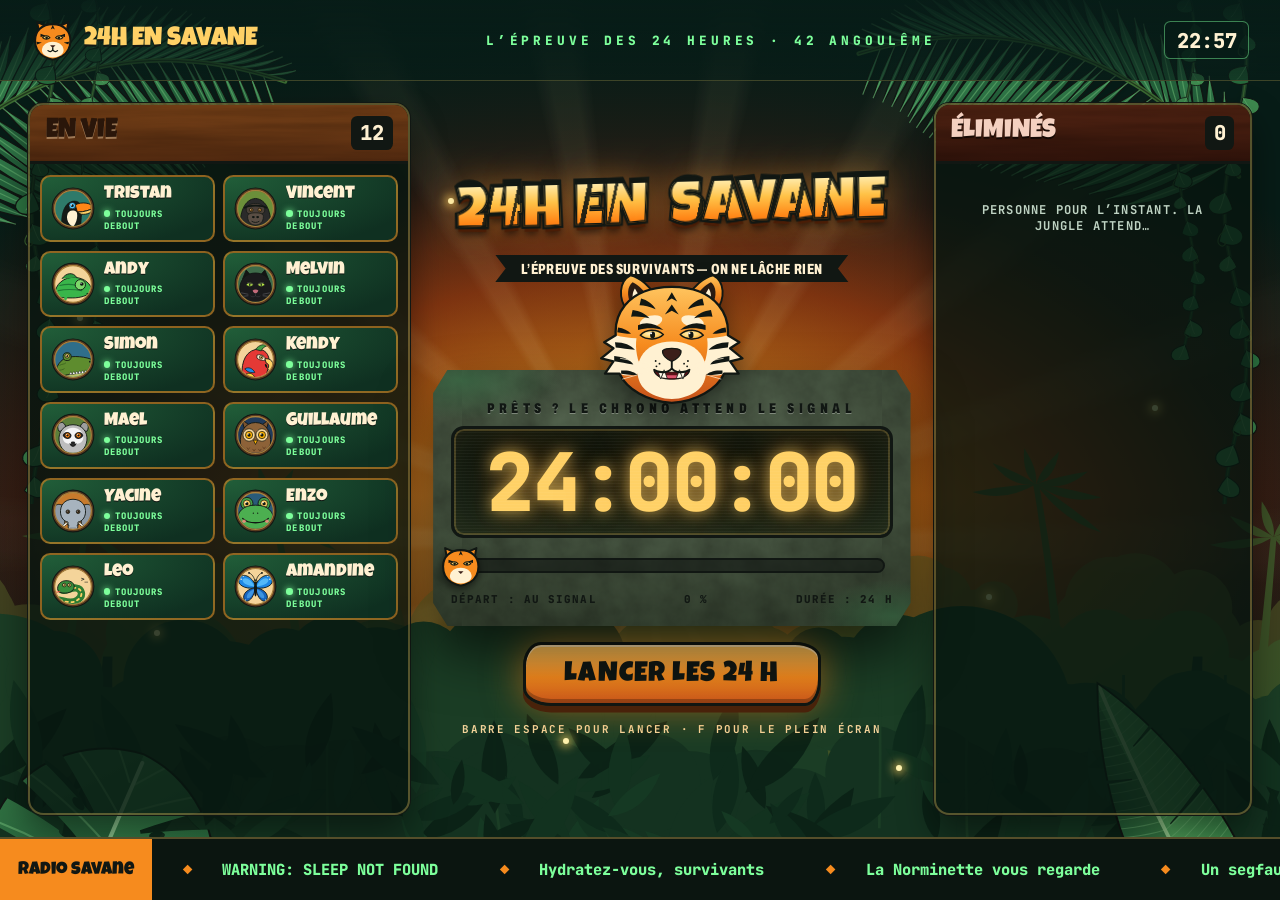
==== 24h.html @ 3bea7157 "Add files via upload" ====
<!doctype html>
<html lang="fr">
<head>
<meta charset="utf-8">
<meta name="viewport" content="width=device-width, initial-scale=1">
<title>24H EN SAVANE — L’épreuve des 24 heures · 42 Angoulême</title>
<meta name="theme-color" content="#071C17">
<link rel="icon" href="favicon.svg" type="image/svg+xml">
<link rel="preconnect" href="https://fonts.googleapis.com">
<link rel="preconnect" href="https://fonts.gstatic.com" crossorigin>
<link href="https://fonts.googleapis.com/css2?family=Archivo:wdth,wght@62..125,400..900&amp;family=JetBrains+Mono:wght@400;700;800&amp;family=Luckiest+Guy&amp;display=swap" rel="stylesheet">
<style>
:root{--night:#071C17;--forest:#103D2B;--sun:#FF8617;--tiger:#F68B1E;--gold:#FFD166;--parch:#F4D49A;--ink:#111713;--term:#7DFF9B;--cream:#FFF1D2;--red:#FF6B5A;--u:min(1vw,1.7778vh);
--fd:'Luckiest Guy','Arial Black',Impact,sans-serif;--fb:'Archivo','Helvetica Neue',Arial,sans-serif;--fm:'JetBrains Mono',ui-monospace,Menlo,Consolas,monospace}
*,*::before,*::after{box-sizing:border-box}
[hidden]{display:none!important}
html,body{margin:0;height:100%;background:#071C17;color:var(--cream);font-family:var(--fb);overflow:hidden;-webkit-font-smoothing:antialiased}
button{font:inherit;color:inherit;cursor:pointer}
:focus-visible{outline:3px solid var(--gold);outline-offset:3px}
.app{position:fixed;inset:0;overflow:hidden;isolation:isolate}
.app.hide-cursor,.app.hide-cursor *{cursor:none!important}
.k15{stroke:#111713;stroke-width:1.5px;stroke-linejoin:round}
.k2{stroke:#111713;stroke-width:2px;stroke-linejoin:round;stroke-linecap:round}
.k3{stroke:#111713;stroke-width:3px;stroke-linejoin:round;stroke-linecap:round}
.k4{stroke:#111713;stroke-width:4px;stroke-linejoin:round;stroke-linecap:round}
.k5{stroke:#111713;stroke-width:5px;stroke-linejoin:round;stroke-linecap:round}
.k6{stroke:#111713;stroke-width:6px;stroke-linejoin:round;stroke-linecap:round}
.wh{stroke-width:2.2px;stroke-linecap:round;opacity:.85}

/* ---------- décor ---------- */
.bg-sky{position:absolute;inset:0;z-index:-6;background:radial-gradient(70% 62% at 50% 60%,#FFE3A0 0%,#FFB547 14%,#FF8617 30%,#C2410C 48%,#4A1E12 68%,#071C17 92%)}
.bg-sky::after{content:"";position:absolute;inset:0;background:linear-gradient(180deg,rgba(7,28,23,.92) 0%,rgba(7,28,23,.4) 28%,rgba(7,28,23,.25) 55%,rgba(7,28,23,.9) 100%)}
.bg-rays{position:absolute;left:50%;top:60%;width:260vmax;height:260vmax;margin:-130vmax 0 0 -130vmax;z-index:-5;pointer-events:none;mix-blend-mode:screen;background:repeating-conic-gradient(from 0deg,rgba(255,236,170,0) 0deg 7deg,rgba(255,236,170,.13) 9deg 12deg,rgba(255,236,170,0) 14deg 20deg);-webkit-mask:radial-gradient(circle,#000 0,rgba(0,0,0,.5) 14%,transparent 34%);mask:radial-gradient(circle,#000 0,rgba(0,0,0,.5) 14%,transparent 34%);animation:spin 140s linear infinite}
.bg-far{position:absolute;left:-5%;width:110%;bottom:10vh;z-index:-4;opacity:.85}
.bg-mid{position:absolute;left:-8%;width:116%;bottom:-8vh;z-index:-3}
.bush{position:absolute;left:-4%;width:108%;bottom:-4vh;z-index:-2;opacity:.95}
.dec{position:absolute;z-index:-1;pointer-events:none}
.dec img{width:100%;height:auto;transform-origin:30% 90%;animation:sway 8s ease-in-out infinite}
.d1{left:calc(var(--u)*-9);top:-4vh;width:calc(var(--u)*30)}.d1 img{rotate:10deg}
.d2{right:calc(var(--u)*-10);top:-6vh;width:calc(var(--u)*30)}.d2 img{rotate:172deg;scale:1 -1;animation-delay:-3s}
.d3{left:calc(var(--u)*-6);bottom:-12vh;width:calc(var(--u)*20)}.d3 img{rotate:22deg;animation-delay:-1s}
.d4{right:calc(var(--u)*-5);bottom:-16vh;width:calc(var(--u)*13)}.d4 img{rotate:-28deg;animation-delay:-4s}
.vn{position:absolute;top:-2vh;width:calc(var(--u)*4.2);height:58vh;object-fit:cover;object-position:top;z-index:-1;transform-origin:top center;animation:sway 7s ease-in-out infinite;pointer-events:none}
.vn1{left:calc(var(--u)*1.2)}.vn2{left:calc(var(--u)*5);height:38vh;animation-delay:-2s}.vn3{right:calc(var(--u)*1.4);animation-delay:-3s}.vn4{right:calc(var(--u)*5.2);height:42vh;animation-delay:-1s}
.ffs{position:absolute;inset:0;z-index:-1;pointer-events:none}
.ff{position:absolute;width:6px;height:6px;border-radius:50%;background:#FFF3B0;box-shadow:0 0 10px 3px rgba(255,214,102,.75);animation:ffMove 11s ease-in-out infinite,ffBlink 3s ease-in-out infinite}
.ff:nth-child(1){left:12%;top:70%}.ff:nth-child(2){left:28%;top:40%;animation-delay:-3s,-1s}.ff:nth-child(3){left:44%;top:82%;animation-delay:-6s,-2s}.ff:nth-child(4){left:61%;top:30%;animation-delay:-2s,-.5s}.ff:nth-child(5){left:77%;top:66%;animation-delay:-8s,-1.5s}.ff:nth-child(6){left:90%;top:45%;animation-delay:-5s,-2.4s}.ff:nth-child(7){left:35%;top:22%;animation-delay:-7s,-.8s}.ff:nth-child(8){left:70%;top:85%;animation-delay:-4s,-2s}.ff:nth-child(9){left:6%;top:35%;animation-delay:-9s,-1.2s}.ff:nth-child(10){left:52%;top:55%;animation-delay:-1s,-2.7s}

/* ---------- en-tête ---------- */
.top{position:absolute;left:0;right:0;top:0;height:9vh;z-index:6;display:flex;align-items:center;gap:calc(var(--u)*2);padding:0 calc(var(--u)*2.4);background:linear-gradient(180deg,rgba(7,28,23,.95),rgba(7,28,23,.6));border-bottom:1px solid rgba(255,209,102,.22)}
.brand{display:flex;align-items:center;gap:calc(var(--u)*.8)}
.brand svg{width:calc(var(--u)*3.4);height:calc(var(--u)*3.4)}
.brand-t{font-family:var(--fd);font-size:calc(var(--u)*2);color:var(--gold);text-shadow:0 calc(var(--u)*.14) 0 #111713;white-space:nowrap}
.top-mid{flex:1;text-align:center;font-family:var(--fm);font-weight:800;font-size:calc(var(--u)*1);letter-spacing:.3em;color:var(--term);text-transform:uppercase}
.clock{font-family:var(--fm);font-weight:800;font-size:calc(var(--u)*1.6);color:var(--cream);padding:calc(var(--u)*.35) calc(var(--u)*.9);border:1px solid rgba(125,255,155,.45);border-radius:calc(var(--u)*.5);background:rgba(7,28,23,.6)}

/* ---------- grille ---------- */
.grid{position:absolute;left:0;right:0;top:9vh;bottom:7vh;z-index:4;display:grid;grid-template-columns:minmax(0,1.2fr) minmax(0,1.5fr) minmax(0,1fr);gap:calc(var(--u)*1.8);padding:2.4vh calc(var(--u)*2.2)}
.col{min-height:0;display:flex;flex-direction:column}
.panel{flex:1;min-height:0;display:flex;flex-direction:column;border-radius:calc(var(--u)*1.2);overflow:hidden;background:rgba(7,22,16,.8);border:2px solid rgba(255,209,102,.32);box-shadow:0 0 0 1px #111713,0 2vh 4vh rgba(0,0,0,.45)}
.panel-h{display:flex;align-items:center;justify-content:space-between;gap:calc(var(--u)*1);padding:1.3vh calc(var(--u)*1.2);border-bottom:3px solid #111713;background:url(wood.svg) center/600px,linear-gradient(180deg,#9A6A35,#6B4423);background-blend-mode:multiply,normal}
.panel-h h2{margin:0;font-family:var(--fd);font-weight:400;font-size:calc(var(--u)*2);line-height:1;color:#2A160A;text-transform:uppercase;text-shadow:0 calc(var(--u)*.12) 0 rgba(255,225,180,.42),0 calc(var(--u)*-.06) 0 rgba(0,0,0,.55)}
.cnt{font-family:var(--fm);font-weight:800;font-size:calc(var(--u)*1.6);color:var(--cream);background:#111713;border-radius:calc(var(--u)*.5);padding:calc(var(--u)*.25) calc(var(--u)*.7)}
.dead-h{background:url(wood.svg) center/600px,linear-gradient(180deg,#6A3A2A,#3E1E16)}
.dead-h h2{color:#F4D0C0;text-shadow:0 calc(var(--u)*.12) 0 rgba(0,0,0,.6)}
.list{flex:1;min-height:0;overflow:auto;margin:0;padding:1.2vh calc(var(--u)*.8);list-style:none;display:grid;grid-template-columns:repeat(2,minmax(0,1fr));gap:1vh calc(var(--u)*.6);align-content:start;scrollbar-width:thin;scrollbar-color:rgba(255,209,102,.4) transparent}
.list-dead{grid-template-columns:minmax(0,1fr)}
.empty{grid-column:1/-1;padding:3vh calc(var(--u)*1);text-align:center;font-family:var(--fm);font-weight:700;font-size:calc(var(--u)*.95);letter-spacing:.1em;color:#BFD3C3;text-transform:uppercase}
.pli{position:relative}
.p{position:relative;display:flex;align-items:center;gap:calc(var(--u)*.7);width:100%;margin:0;padding:.9vh calc(var(--u)*.7);border-radius:calc(var(--u)*.8);border:2px solid rgba(246,139,30,.55);background:radial-gradient(120% 120% at 0% 0%,#215E39,#0F3021);text-align:left;transition:transform .2s,border-color .2s,box-shadow .2s}
.p:hover{transform:translateY(-2px);border-color:var(--tiger);box-shadow:0 0 calc(var(--u)*1.4) rgba(246,139,30,.45)}
.p img{width:calc(var(--u)*3.4);height:calc(var(--u)*3.4);flex:none;border-radius:50%}
.p .tx{min-width:0}
.p .nm{display:block;font-family:var(--fd);font-size:calc(var(--u)*1.4);line-height:1.05;color:var(--cream);text-shadow:0 calc(var(--u)*.1) 0 #111713;white-space:nowrap;overflow:hidden;text-overflow:ellipsis}
.p .st{display:block;margin-top:.4vh;font-family:var(--fm);font-weight:800;font-size:calc(var(--u)*.7);letter-spacing:.12em;color:var(--term);text-transform:uppercase}
.p .st i{display:inline-block;width:calc(var(--u)*.5);height:calc(var(--u)*.5);margin-right:calc(var(--u)*.35);border-radius:50%;background:var(--term);box-shadow:0 0 calc(var(--u)*.6) var(--term);animation:pulse 1.6s ease-in-out infinite}
.p-add{justify-content:center;border-style:dashed;background:rgba(17,23,19,.5);font-family:var(--fm);font-weight:800;font-size:calc(var(--u)*.95);letter-spacing:.08em;color:var(--parch);text-transform:uppercase;min-height:calc(var(--u)*5.6)}
.rm{position:absolute;right:calc(var(--u)*-.4);top:-.6vh;width:28px;height:28px;display:grid;place-items:center;padding:0;border-radius:50%;border:2px solid #111713;background:#FF6B5A;color:#111713;font-weight:900;font-size:16px;line-height:1}
.app:not(.idle) .rm{display:none}
.rm,.p-add{transition:opacity .4s}
.app.hide-ui .rm,.app.hide-ui .p-add{opacity:0;pointer-events:none}
.pnew{animation:pIn .6s cubic-bezier(.2,1.4,.4,1)}
.d{display:grid;grid-template-columns:auto minmax(0,1fr) auto;align-items:center;gap:calc(var(--u)*.8);padding:.9vh calc(var(--u)*.9);border-radius:calc(var(--u)*.8);background:rgba(48,12,10,.6);border:1px solid rgba(255,107,90,.4)}
.d.dnew{animation:dIn .8s cubic-bezier(.2,1.2,.3,1)}
.d img{width:calc(var(--u)*2.8);height:calc(var(--u)*2.8);border-radius:50%;filter:grayscale(1) brightness(.65)}
.d .nm{display:block;font-family:var(--fd);font-size:calc(var(--u)*1.35);line-height:1.05;color:#E8D5C0;text-decoration:line-through;text-decoration-color:var(--red);text-decoration-thickness:calc(var(--u)*.16);white-space:nowrap;overflow:hidden;text-overflow:ellipsis}
.d .why{display:block;margin-top:.35vh;font-size:calc(var(--u)*.9);font-weight:700;color:#FFB3A8}
.d .at{font-family:var(--fm);font-weight:800;font-size:calc(var(--u)*.95);color:var(--parch);text-align:right;white-space:nowrap}
.d .at small{display:block;font-size:calc(var(--u)*.65);letter-spacing:.14em;color:#BFA89A}
.undo{margin-left:calc(var(--u)*.4);width:30px;height:30px;padding:0;border-radius:8px;border:1px solid rgba(244,212,154,.4);background:transparent;color:var(--parch);font-size:15px;opacity:.55}
.undo:hover{opacity:1}
.app.hide-ui .undo{opacity:0}

/* ---------- centre ---------- */
.center{display:flex;flex-direction:column;align-items:center;justify-content:center;gap:1.8vh;text-align:center;min-height:0}
.title{position:relative;margin:0;font-family:var(--fd);font-weight:400;font-size:calc(var(--u)*4.8);line-height:.92;text-transform:uppercase;letter-spacing:.015em;display:flex;flex-wrap:wrap;justify-content:center;column-gap:.26em;transform:rotate(-1.5deg)}
.title>span{position:relative;display:inline-block;white-space:nowrap;padding:0 .05em;color:#111713;-webkit-text-stroke:.1em #111713;text-shadow:0 .05em 0 #111713,0 .1em 0 #4A1D06,0 .15em .12em rgba(0,0,0,.55),0 0 .6em rgba(255,170,60,.55)}
.title>span::after{content:attr(data-text);position:absolute;inset:0;padding:0 .05em;white-space:nowrap;text-shadow:none;background:repeating-linear-gradient(103deg,transparent 0 .58em,rgba(17,23,19,.92) .58em .66em,transparent .66em 1.02em,rgba(17,23,19,.85) 1.02em 1.07em,transparent 1.07em 1.55em),linear-gradient(180deg,#FFE9A6 0%,#FFC247 30%,#FF8617 64%,#C9480C 100%);-webkit-background-clip:text;background-clip:text;color:transparent;-webkit-text-fill-color:transparent;-webkit-text-stroke:.022em #111713}
.ribbon{margin:0;padding:.7vh calc(var(--u)*2) .6vh;font-family:var(--fb);font-stretch:68%;font-weight:800;font-size:calc(var(--u)*1.15);letter-spacing:.04em;text-transform:uppercase;color:var(--cream);background:#111713;white-space:nowrap;clip-path:polygon(0 0,100% 0,97% 50%,100% 100%,0 100%,3% 50%)}
.stage{position:relative;width:100%;margin-top:calc(var(--u)*5.6)}
.c-tiger{position:absolute;left:50%;top:calc(var(--u)*-8.6);width:calc(var(--u)*12);margin-left:calc(var(--u)*-6);z-index:2;filter:drop-shadow(0 calc(var(--u)*1) calc(var(--u)*1) rgba(0,0,0,.45))}
.slab-w{position:relative;z-index:1;filter:drop-shadow(0 3vh 3vh rgba(0,0,0,.6))}
.slab{position:relative;padding:3.4vh calc(var(--u)*1.4) 2.2vh;clip-path:polygon(3% 0,97% 0,100% 9%,100% 91%,97% 100%,3% 100%,0 91%,0 9%);background:url(stone.svg) center/420px,radial-gradient(90% 70% at 50% 30%,#A3B09C,#76846F 70%,#5E6B58);background-blend-mode:multiply,normal}
.slab::after{content:"";position:absolute;inset:0;pointer-events:none;background:radial-gradient(30% 22% at 6% 4%,rgba(57,120,75,.55),transparent 70%),radial-gradient(24% 20% at 96% 96%,rgba(57,120,75,.5),transparent 70%)}
.t-lab{position:relative;z-index:1;font-family:var(--fb);font-stretch:68%;font-weight:900;font-size:calc(var(--u)*1.1);letter-spacing:.32em;color:#111713;text-transform:uppercase;text-shadow:0 1px 0 rgba(255,255,255,.3)}
.screen{position:relative;z-index:1;margin-top:1.2vh;padding:1.4vh calc(var(--u)*.8);border-radius:calc(var(--u)*1);background:linear-gradient(180deg,#050D09,#0D1C14);border:3px solid #111713;box-shadow:inset 0 0 0 2px rgba(255,209,102,.2),inset 0 0 calc(var(--u)*3) rgba(255,209,102,.14);overflow:hidden}
.screen::after{content:"";position:absolute;inset:0;pointer-events:none;background:repeating-linear-gradient(180deg,rgba(255,255,255,.035) 0 1px,transparent 1px 3px)}
.timer{font-family:var(--fm);font-weight:800;font-size:calc(var(--u)*6.3);line-height:1;letter-spacing:-.02em;color:#FFD166;text-shadow:0 0 calc(var(--u)*1.2) rgba(255,209,102,.7),0 0 calc(var(--u)*3) rgba(255,134,23,.5);font-variant-numeric:tabular-nums;white-space:nowrap}
.timer .sep{display:inline-block;animation:colon 1s steps(1) infinite}
.app.idle .timer .sep,.app.paused .timer .sep{animation:none}
.app.urgent .timer{color:#FF9A6A;text-shadow:0 0 calc(var(--u)*1.2) rgba(255,107,90,.8),0 0 calc(var(--u)*3) rgba(255,60,30,.5);animation:urg 1s ease-in-out infinite}
.app.paused .timer{opacity:.45}
.ptag{position:absolute;left:50%;top:50%;z-index:2;transform:translate(-50%,-50%) rotate(-6deg);padding:.6vh calc(var(--u)*1.4);border:3px solid #111713;border-radius:calc(var(--u)*.6);background:var(--gold);color:#111713;font-family:var(--fd);font-size:calc(var(--u)*2.6);box-shadow:0 calc(var(--u)*.4) 0 #111713;animation:blink 1.2s steps(1) infinite}
.bar{position:relative;z-index:1;margin:2.2vh calc(var(--u)*.6) 0;height:1.6vh;border-radius:1vh;background:rgba(17,23,19,.6);border:2px solid #111713}
.bar-fill{position:absolute;left:0;top:0;bottom:0;width:0;border-radius:1vh;background:repeating-linear-gradient(110deg,#F68B1E 0 calc(var(--u)*1.2),#111713 calc(var(--u)*1.2) calc(var(--u)*1.6));box-shadow:0 0 calc(var(--u)*1) rgba(246,139,30,.6);transition:width .4s linear}
.bar-tg{position:absolute;top:50%;left:0;width:calc(var(--u)*3.4);height:calc(var(--u)*3.4);margin:calc(var(--u)*-1.7) 0 0 calc(var(--u)*-1.7);transition:left .4s linear;filter:drop-shadow(0 calc(var(--u)*.3) calc(var(--u)*.3) rgba(0,0,0,.5))}
.t-foot{position:relative;z-index:1;display:flex;justify-content:space-between;gap:calc(var(--u)*1);margin-top:2.2vh;font-family:var(--fm);font-weight:800;font-size:calc(var(--u)*.85);letter-spacing:.1em;color:#111713;text-transform:uppercase}
.stats{display:flex;justify-content:center;gap:calc(var(--u)*1.2)}
.stat{min-width:calc(var(--u)*9.5);padding:1vh calc(var(--u)*1.2);border-radius:calc(var(--u)*.8);background:rgba(7,22,16,.85);border:1px solid rgba(125,255,155,.4)}
.stat b{display:block;font-family:var(--fd);font-weight:400;font-size:calc(var(--u)*2.3);white-space:nowrap;line-height:1;color:var(--cream)}
.stat span{font-family:var(--fm);font-weight:800;font-size:calc(var(--u)*.72);letter-spacing:.16em;color:var(--term);text-transform:uppercase}
.go{position:relative;display:inline-flex;align-items:center;justify-content:center;gap:calc(var(--u)*1);min-height:58px;padding:1.8vh calc(var(--u)*3) 1.5vh;border:3px solid #111713;border-radius:18px 26px 16px 28px/24px 16px 26px 18px;background:linear-gradient(180deg,#FFC65C 0%,#F68B1E 55%,#C9561A 100%);color:#111713;font-family:var(--fd);font-size:calc(var(--u)*2.2);letter-spacing:.04em;text-transform:uppercase;box-shadow:inset 0 2px 0 rgba(255,255,255,.5),inset 0 -4px 0 rgba(0,0,0,.25),0 calc(var(--u)*.5) 0 #4A230B,0 0 calc(var(--u)*3) rgba(255,134,23,.6);animation:goPulse 2s ease-in-out infinite}
.go:hover{filter:brightness(1.08)}
.go-hint{margin:0;font-family:var(--fm);font-weight:700;font-size:calc(var(--u)*.85);letter-spacing:.16em;color:var(--parch);text-transform:uppercase}
.app:not(.idle) .idle-only{display:none!important}
.app.idle .run-only{display:none!important}

/* ---------- bandeau défilant ---------- */
.ticker{position:absolute;left:0;right:0;bottom:0;height:7vh;z-index:6;display:flex;align-items:center;overflow:hidden;background:#0B1510;border-top:2px solid rgba(255,209,102,.3)}
.tk-lab{flex:none;height:100%;display:flex;align-items:center;padding:0 calc(var(--u)*1.4);background:#F68B1E;color:#111713;font-family:var(--fd);font-size:calc(var(--u)*1.4);white-space:nowrap}
.tk-win{flex:1;overflow:hidden}
.tk-track{display:flex;width:max-content;animation:tick 70s linear infinite}
.tk-track span{padding:0 calc(var(--u)*2.4);font-family:var(--fm);font-weight:800;font-size:calc(var(--u)*1.2);color:#7DFF9B;white-space:nowrap}
.tk-track span::before{content:"◆";margin-right:calc(var(--u)*2.4);color:#F68B1E}

/* ---------- contrôles organisateur ---------- */
.ctrl{position:absolute;right:calc(var(--u)*1.4);bottom:8.4vh;z-index:70;display:flex;flex-wrap:wrap;justify-content:flex-end;gap:8px;max-width:calc(var(--u)*70);padding:10px;border-radius:14px;background:rgba(5,14,11,.92);border:1px solid rgba(255,209,102,.38);box-shadow:0 10px 30px rgba(0,0,0,.5);transition:opacity .4s,transform .4s}
.app.hide-ui .ctrl{opacity:0;transform:translateY(12px);pointer-events:none}
.cb{display:inline-flex;align-items:center;gap:6px;min-height:44px;padding:8px 14px;border-radius:10px;border:1px solid rgba(255,209,102,.42);background:rgba(17,23,19,.75);font-family:var(--fm);font-weight:800;font-size:13px;letter-spacing:.05em;color:var(--cream);text-transform:uppercase}
.cb:hover{background:rgba(255,209,102,.16)}
.cb[aria-pressed="true"]{border-color:var(--term);color:var(--term)}
.cb.danger{border-color:rgba(255,107,90,.65);color:#FFB3A8}

/* ---------- overlays ---------- */
.ov{position:absolute;inset:0;z-index:40;display:flex;flex-direction:column;align-items:center;justify-content:center;text-align:center}
.ov-count{z-index:50;background:radial-gradient(circle,rgba(7,28,23,.6),rgba(3,10,8,.94) 70%)}
.cnum{font-family:var(--fd);font-size:44vh;line-height:1;color:var(--cream);-webkit-text-stroke:.05em #111713;paint-order:stroke fill;text-shadow:0 .06em 0 #111713,0 0 .3em rgba(255,209,102,.6);animation:cIn .9s cubic-bezier(.2,1.6,.3,1) both}
.cnum.c2{color:var(--gold)}.cnum.c1{color:var(--tiger)}
.cnum.cgo{font-size:23vh;color:var(--gold);animation:goIn 1.3s cubic-bezier(.2,1.5,.3,1) both}
.ov-final{z-index:35;pointer-events:none}
.fnum{font-family:var(--fd);font-size:56vh;line-height:1;color:rgba(255,154,106,.92);-webkit-text-stroke:.04em #111713;paint-order:stroke fill;text-shadow:0 .05em 0 #111713,0 0 .4em rgba(255,80,40,.7);animation:fIn .95s ease-out both}
.ov-msg{z-index:38;pointer-events:none;inset:auto 0 auto 0;top:36vh;padding:4vh 0}
.ov-msg.show{animation:mIn 4s ease both}
.ov-msg.red{background:linear-gradient(90deg,transparent,rgba(70,10,8,.9) 18%,rgba(70,10,8,.9) 82%,transparent)}
.ov-msg.gold{background:linear-gradient(90deg,transparent,rgba(17,23,19,.9) 18%,rgba(17,23,19,.9) 82%,transparent)}
.m-big{font-family:var(--fd);font-size:calc(var(--u)*6);line-height:1;color:var(--cream);text-shadow:0 calc(var(--u)*.4) 0 #111713,0 0 calc(var(--u)*2) rgba(255,107,90,.5)}
.ov-msg.gold .m-big{color:var(--gold);text-shadow:0 calc(var(--u)*.4) 0 #111713,0 0 calc(var(--u)*2) rgba(255,209,102,.6)}
.m-small{margin-top:1.4vh;font-family:var(--fm);font-weight:800;font-size:calc(var(--u)*1.6);letter-spacing:.2em;color:#FFB3A8;text-transform:uppercase}
.ov-msg.gold .m-small{color:var(--term)}
.skull{width:calc(var(--u)*5);height:calc(var(--u)*5);margin-bottom:1vh}
.pk-back{position:absolute;inset:0;z-index:80;width:100%;height:100%;margin:0;padding:0;border:0;background:rgba(3,10,8,.78)}
.pk{position:absolute;z-index:81;left:50%;top:50%;width:min(680px,calc(var(--u)*92));transform:translate(-50%,-50%);padding:28px 28px 24px;border-radius:22px;background:radial-gradient(120% 80% at 30% 0%,#215E39,#0B2419 70%);border:3px solid #F68B1E;box-shadow:0 0 0 2px #111713,0 0 70px rgba(246,139,30,.45);animation:pkIn .45s cubic-bezier(.2,1.25,.3,1) both}
.pk-k{margin:0;font-family:var(--fm);font-weight:800;font-size:13px;letter-spacing:.18em;color:var(--term);text-transform:uppercase}
.pk h3{margin:6px 0 0;font-family:var(--fd);font-weight:400;font-size:44px;line-height:1;color:var(--cream);text-shadow:0 3px 0 #111713}
.reasons{display:grid;grid-template-columns:repeat(2,minmax(0,1fr));gap:10px;margin-top:20px}
.rs{min-height:56px;padding:12px 16px;border-radius:12px;border:2px solid rgba(255,107,90,.55);background:rgba(48,12,10,.65);font-weight:800;font-size:18px;color:var(--cream);text-align:left}
.rs:hover,.rs:focus-visible{background:rgba(255,107,90,.25)}
.pk-row{display:flex;gap:10px;margin-top:14px}
.pk input{flex:1;min-width:0;min-height:52px;padding:10px 14px;border-radius:12px;border:2px solid rgba(255,209,102,.45);background:rgba(5,14,11,.8);color:var(--cream);font:inherit;font-size:18px}
.pk input:focus{outline:none;border-color:var(--gold)}
.pk-ok{min-height:52px;padding:10px 18px;border-radius:12px;border:2px solid #111713;background:linear-gradient(180deg,#FFC65C,#F68B1E);color:#111713;font-family:var(--fd);font-size:20px}
.pk-x{position:absolute;right:14px;top:14px;width:44px;height:44px;padding:0;border-radius:10px;border:1px solid rgba(255,209,102,.4);background:rgba(17,23,19,.6);color:var(--gold);font-size:22px}
.ov-end{z-index:42;justify-content:flex-start;gap:1.4vh;padding:4vh calc(var(--u)*4);overflow:hidden;background:radial-gradient(circle at 50% 30%,rgba(255,170,60,.97) 0%,rgba(176,70,16,.97) 30%,rgba(40,18,6,.98) 60%,rgba(7,28,23,.99) 88%)}
.end-tiger{width:calc(var(--u)*13);flex:none;filter:drop-shadow(0 calc(var(--u)*1) calc(var(--u)*1) rgba(0,0,0,.5));animation:tgIn 1s cubic-bezier(.2,1.5,.4,1) both}
.ov-end .tg-mouth{animation:endRoarM 2.6s ease-in-out infinite}
.ov-end .tg-lowf{animation:endRoarJ 2.6s ease-in-out infinite}
.grr{margin:-1vh 0 0;font-family:var(--fd);font-size:calc(var(--u)*11);line-height:.9;color:var(--gold);-webkit-text-stroke:.04em #111713;paint-order:stroke fill;text-shadow:0 .06em 0 #111713,0 0 .4em rgba(255,209,102,.75);animation:grr 1.6s cubic-bezier(.2,1.5,.3,1) both,grrShake .1s linear .3s 18}
.end-k{margin:0;font-family:var(--fm);font-weight:800;font-size:calc(var(--u)*1.3);letter-spacing:.24em;color:var(--cream);text-transform:uppercase;animation:fadeUp .6s ease 1s both}
.end-title{margin:1.4vh 0 0;font-family:var(--fd);font-weight:400;font-size:calc(var(--u)*3.6);line-height:1;color:var(--cream);text-transform:uppercase;text-shadow:0 calc(var(--u)*.25) 0 #111713;animation:fadeUp .6s ease 1.6s both}
.end-panel{width:min(1500px,calc(var(--u)*92));padding:2.4vh calc(var(--u)*2) 2.8vh;border:4px solid #111713;border-radius:12px 18px 10px 18px;background:url(wood.svg) center/620px,linear-gradient(180deg,#9A6A35,#5E3A1A);background-blend-mode:multiply,normal;box-shadow:inset 0 3px 0 rgba(255,255,255,.2),inset 0 -6px 0 rgba(0,0,0,.35),0 2vh 5vh rgba(0,0,0,.6);animation:fadeUp .6s ease 1.9s both}
.end-names{list-style:none;margin:0;padding:0;display:flex;flex-wrap:wrap;justify-content:center;gap:1.4vh calc(var(--u)*2.4)}
.end-names li{display:flex;align-items:center;gap:calc(var(--u)*.7);font-family:var(--fd);font-size:calc(var(--u)*2.7);line-height:1.1;color:#2A160A;text-shadow:0 calc(var(--u)*.12) 0 rgba(255,225,180,.45),0 calc(var(--u)*-.06) 0 rgba(0,0,0,.5);animation:nameIn .6s cubic-bezier(.2,1.5,.4,1) both}
.end-names img{width:calc(var(--u)*3);height:calc(var(--u)*3);border-radius:50%}
.end-none{font-family:var(--fd);font-size:calc(var(--u)*2.6);color:#2A160A}
.end-fallen{max-width:calc(var(--u)*85);margin:1.6vh 0 0;font-size:calc(var(--u)*1.05);line-height:1.5;color:#F4D0C0;animation:fadeUp .6s ease 2.6s both}
.end-fallen b{color:var(--cream)}
.cf{position:absolute;inset:0;z-index:60;pointer-events:none}
.app.shake{animation:screenShake .55s ease-in-out}
.c-tiger .tg-mouth{transform-origin:200px 289px;transform:scaleY(.35)}
.c-tiger .tg-lowf{transform:translateY(-40px)}
.app.roar .c-tiger .tg-mouth{animation:roarM 1.4s ease-in-out}
.app.roar .c-tiger .tg-lowf{animation:roarJ 1.4s ease-in-out}
.ov-end .tg-mouth{transform-origin:200px 289px}
.tg-eye{transform-box:fill-box;transform-origin:center;animation:blinkEye 9s ease-in-out infinite}

/* ---------- keyframes ---------- */
@keyframes spin{to{transform:rotate(360deg)}}
@keyframes sway{0%,100%{transform:rotate(-2.5deg)}50%{transform:rotate(3deg)}}
@keyframes ffMove{0%,100%{transform:translate(0,0)}25%{transform:translate(34px,-40px)}50%{transform:translate(-18px,-86px)}75%{transform:translate(-44px,-30px)}}
@keyframes ffBlink{0%,100%{opacity:.12}50%{opacity:1}}
@keyframes pulse{0%,100%{opacity:1;transform:scale(1)}50%{opacity:.4;transform:scale(.7)}}
@keyframes colon{50%{opacity:.25}}
@keyframes blink{50%{opacity:.35}}
@keyframes urg{0%,100%{transform:scale(1)}50%{transform:scale(1.025)}}
@keyframes goPulse{0%,100%{box-shadow:inset 0 2px 0 rgba(255,255,255,.5),inset 0 -4px 0 rgba(0,0,0,.25),0 calc(var(--u)*.5) 0 #4A230B,0 0 calc(var(--u)*2) rgba(255,134,23,.45)}50%{box-shadow:inset 0 2px 0 rgba(255,255,255,.5),inset 0 -4px 0 rgba(0,0,0,.25),0 calc(var(--u)*.5) 0 #4A230B,0 0 calc(var(--u)*5) rgba(255,134,23,.85)}}
@keyframes tick{to{transform:translateX(-50%)}}
@keyframes cIn{0%{transform:scale(2.6);opacity:0;filter:blur(12px)}40%{transform:scale(.9);opacity:1;filter:none}60%{transform:scale(1.06)}100%{transform:scale(1)}}
@keyframes goIn{0%{transform:scale(.2) rotate(-12deg);opacity:0}35%{transform:scale(1.25) rotate(4deg);opacity:1}55%{transform:scale(.96) rotate(-2deg)}100%{transform:scale(1.04) rotate(0)}}
@keyframes fIn{0%{transform:scale(1.6);opacity:0}25%{transform:scale(1);opacity:1}100%{transform:scale(.9);opacity:.15}}
@keyframes mIn{0%{opacity:0;transform:scaleY(.15)}10%{opacity:1;transform:none}85%{opacity:1;transform:none}100%{opacity:0;transform:scaleY(.8)}}
@keyframes pkIn{from{opacity:0;transform:translate(-50%,-44%) scale(.9)}to{opacity:1;transform:translate(-50%,-50%)}}
@keyframes pIn{from{opacity:0;transform:scale(.6)}to{opacity:1;transform:none}}
@keyframes dIn{0%{opacity:0;transform:translateX(40px) scale(.9);background:rgba(255,107,90,.6)}60%{opacity:1;transform:none}100%{background:rgba(48,12,10,.6)}}
@keyframes screenShake{0%,100%{transform:translate(0,0)}15%{transform:translate(-10px,4px) rotate(-.4deg)}30%{transform:translate(9px,-5px) rotate(.4deg)}45%{transform:translate(-7px,3px)}60%{transform:translate(6px,-2px)}75%{transform:translate(-3px,1px)}}
@keyframes roarM{0%{transform:scaleY(.35)}15%,75%{transform:scaleY(1.08)}100%{transform:scaleY(.35)}}
@keyframes roarJ{0%{transform:translateY(-40px)}15%,75%{transform:translateY(3px)}100%{transform:translateY(-40px)}}
@keyframes endRoarM{0%,100%{transform:scaleY(.5)}20%,70%{transform:scaleY(1.1)}}
@keyframes endRoarJ{0%,100%{transform:translateY(-30px)}20%,70%{transform:translateY(4px)}}
@keyframes blinkEye{0%,95%,100%{transform:scaleY(1)}96.5%{transform:scaleY(.08)}}
@keyframes tgIn{from{transform:scale(.2) translateY(10vh);opacity:0}to{transform:none;opacity:1}}
@keyframes grr{0%{transform:scale(3);opacity:0;filter:blur(14px)}40%{transform:scale(.92);opacity:1;filter:none}60%{transform:scale(1.06)}100%{transform:scale(1)}}
@keyframes grrShake{0%{translate:0 0}25%{translate:-6px 3px}50%{translate:5px -4px}75%{translate:-4px -2px}100%{translate:0 0}}
@keyframes fadeUp{from{opacity:0;transform:translateY(3vh)}to{opacity:1;transform:none}}
@keyframes nameIn{from{opacity:0;transform:scale(.4) rotate(-8deg)}to{opacity:1;transform:none}}
@media (prefers-reduced-motion:reduce){*,*::before,*::after{animation-duration:.01ms!important;animation-iteration-count:1!important;transition-duration:.01ms!important}}
</style>
</head>
<body>
<div class="app idle" id="app">

<!-- décor -->
<div class="bg-sky" aria-hidden="true"></div>
<div class="bg-rays" aria-hidden="true"></div>
<img class="bg-far" src="canopy-far.svg" alt="" aria-hidden="true">
<img class="bg-mid" src="canopy-mid.svg" alt="" aria-hidden="true">
<img class="bush" src="bush-front.svg" alt="" aria-hidden="true">
<div class="dec d1" aria-hidden="true"><img src="palm.svg" alt=""></div>
<div class="dec d2" aria-hidden="true"><img src="palm.svg" alt=""></div>
<div class="dec d3" aria-hidden="true"><img src="monstera.svg" alt=""></div>
<div class="dec d4" aria-hidden="true"><img src="banana.svg" alt=""></div>
<img class="vn vn1" src="vine.svg" alt="" aria-hidden="true">
<img class="vn vn2" src="vine.svg" alt="" aria-hidden="true">
<img class="vn vn3" src="vine.svg" alt="" aria-hidden="true">
<img class="vn vn4" src="vine.svg" alt="" aria-hidden="true">
<div class="ffs" aria-hidden="true"><i class="ff"></i><i class="ff"></i><i class="ff"></i><i class="ff"></i><i class="ff"></i><i class="ff"></i><i class="ff"></i><i class="ff"></i><i class="ff"></i><i class="ff"></i></div>

<!-- en-tête -->
<header class="top">
<div class="brand">
<svg viewBox="0 0 64 64" aria-hidden="true">
<path class="k3" fill="#F68B1E" d="M12 22L9 6L25 13Z"></path><path class="k3" fill="#F68B1E" d="M52 22L55 6L39 13Z"></path>
<path class="k3" fill="#F68B1E" d="M32 9C48 9 58 19 58 33C58 45 54 51 46 56C40 59 36 61 32 61C28 61 24 59 18 56C10 51 6 45 6 33C6 19 16 9 32 9Z"></path>
<path fill="#FFF1D2" d="M32 35C40 35 47 39 48 47C48 54 40 58 32 58C24 58 16 54 16 47C17 39 24 35 32 35Z"></path>
<path fill="#111713" d="M32 10L29 17L32 15L35 17Z M14 23L22 26L14 28Z M50 23L42 26L50 28Z M8 35L16 36L9 39Z M56 35L48 36L55 39Z"></path>
<path class="k15" fill="#FFD166" d="M17 29C20 25 25 25 28 29C25 32 20 32 17 29Z M47 29C44 25 39 25 36 29C39 32 44 32 47 29Z"></path><circle fill="#111713" cx="23" cy="29" r="1.9"></circle><circle fill="#111713" cx="41" cy="29" r="1.9"></circle>
<path fill="#3B1F1A" d="M28 40L36 40L32 44Z"></path>
<path class="k2" fill="none" d="M32 44L32 47M32 47C30 50 27 50 25 48M32 47C34 50 37 50 39 48"></path>
</svg>
<span class="brand-t">24H EN SAVANE</span>
</div>
<div class="top-mid">L’épreuve des 24 heures · 42 Angoulême</div>
<div class="clock" id="clock" aria-label="Heure actuelle">--:--</div>
</header>

<!-- grille -->
<main class="grid">
<section class="col" aria-labelledby="alive-h">
<div class="panel">
<div class="panel-h"><h2 id="alive-h">En vie</h2><span class="cnt" id="n-alive">0</span></div>
<ul class="list" id="alive"></ul>
</div>
</section>

<section class="col center" aria-label="Chrono">
<h1 class="title" aria-label="24H EN SAVANE"><span data-text="24H EN" aria-hidden="true">24H EN</span><span data-text="SAVANE" aria-hidden="true">SAVANE</span></h1>
<p class="ribbon">L’épreuve des survivants — on ne lâche rien</p>
<div class="stage">
<svg class="c-tiger" viewBox="0 0 400 400" aria-hidden="true">
<defs>
<linearGradient id="tgFurC" x1="0" y1="0" x2="0" y2="1"><stop offset="0" stop-color="#FFC45E"></stop><stop offset=".5" stop-color="#F68B1E"></stop><stop offset="1" stop-color="#C4501A"></stop></linearGradient>
<radialGradient id="tgEyeC" cx=".42" cy=".4" r=".7"><stop offset="0" stop-color="#FFF4C2"></stop><stop offset=".55" stop-color="#FFD166"></stop><stop offset="1" stop-color="#E07F22"></stop></radialGradient>
</defs>
<g>
<path class="k5" fill="url(#tgFurC)" d="M84 132C60 100 62 56 92 40C118 46 144 70 156 92Z"></path>
<path fill="#2A1A12" d="M94 116C82 94 84 68 98 58C114 66 130 82 138 96Z"></path>
<path fill="#FFF1D2" d="M100 110C96 96 98 82 104 74C110 86 118 96 124 104Z"></path>
<path class="k5" fill="url(#tgFurC)" d="M316 132C340 100 338 56 308 40C282 46 256 70 244 92Z"></path>
<path fill="#2A1A12" d="M306 116C318 94 316 68 302 58C286 66 270 82 262 96Z"></path>
<path fill="#FFF1D2" d="M300 110C304 96 302 82 296 74C290 86 282 96 276 104Z"></path>
<path fill="url(#tgFurC)" d="M200 70C252 70 296 86 322 118C340 140 348 168 346 196L376 214L352 230L384 256L352 264L374 296L336 296C318 336 264 368 200 372C136 368 82 336 64 296L26 296L48 264L16 256L48 230L24 214L54 196C52 168 60 140 78 118C104 86 148 70 200 70Z"></path>
<path fill="#FFF1D2" d="M54 196L24 214L48 230L16 256L48 264L26 296L64 296C82 304 108 302 124 290C110 262 104 232 108 204C90 204 70 200 54 196Z"></path>
<path fill="#FFF1D2" d="M346 196L376 214L352 230L384 256L352 264L374 296L336 296C318 304 292 302 276 290C290 262 296 232 292 204C310 204 330 200 346 196Z"></path>
<path fill="#FFF1D2" d="M200 212C236 212 266 226 280 252C296 282 292 322 264 342C246 354 224 362 200 362C176 362 154 354 136 342C108 322 104 282 120 252C134 226 164 212 200 212Z"></path>
<ellipse fill="#FFF1D2" cx="146" cy="160" rx="30" ry="15" transform="rotate(-14 146 160)"></ellipse>
<ellipse fill="#FFF1D2" cx="254" cy="160" rx="30" ry="15" transform="rotate(14 254 160)"></ellipse>
<g fill="#111713">
<path d="M200 84L186 108L200 100L214 108Z"></path><path d="M200 116L182 142L200 132L218 142Z"></path>
<path d="M120 100C136 104 150 114 158 128C142 122 128 118 116 118Z"></path><path d="M280 100C264 104 250 114 242 128C258 122 272 118 284 118Z"></path>
<path d="M98 130C116 132 132 140 142 152C124 148 108 146 94 148Z"></path><path d="M302 130C284 132 268 140 258 152C276 148 292 146 306 148Z"></path>
<path d="M112 170C132 160 158 164 178 182C156 176 134 176 112 182Z"></path><path d="M288 170C268 160 242 164 222 182C244 176 266 176 288 182Z"></path>
<path d="M60 176C74 178 86 184 94 192C80 192 68 190 58 188Z"></path><path d="M340 176C326 178 314 184 306 192C320 192 332 190 342 188Z"></path>
<path d="M52 214C76 214 94 222 104 234C86 232 70 230 54 228Z"></path><path d="M348 214C324 214 306 222 296 234C314 232 330 230 346 228Z"></path>
<path d="M50 250C74 252 92 260 100 272C82 270 66 266 50 264Z"></path><path d="M350 250C326 252 308 260 300 272C318 270 334 266 350 264Z"></path>
<path d="M68 288C88 286 104 292 112 300C96 300 82 298 68 296Z"></path><path d="M332 288C312 286 296 292 288 300C304 300 318 298 332 296Z"></path>
</g>
<path class="k6" fill="none" d="M200 70C252 70 296 86 322 118C340 140 348 168 346 196L376 214L352 230L384 256L352 264L374 296L336 296C318 336 264 368 200 372C136 368 82 336 64 296L26 296L48 264L16 256L48 230L24 214L54 196C52 168 60 140 78 118C104 86 148 70 200 70Z"></path>
<g class="tg-eye"><path class="k4" fill="url(#tgEyeC)" d="M118 196C132 180 160 178 178 194C164 208 136 210 118 196Z"></path><ellipse fill="#111713" cx="150" cy="195" rx="6.5" ry="8.5"></ellipse><circle fill="#FFFFFF" cx="146" cy="191" r="2.6"></circle></g>
<g class="tg-eye"><path class="k4" fill="url(#tgEyeC)" d="M282 196C268 180 240 178 222 194C236 208 264 210 282 196Z"></path><ellipse fill="#111713" cx="250" cy="195" rx="6.5" ry="8.5"></ellipse><circle fill="#FFFFFF" cx="246" cy="191" r="2.6"></circle></g>
<g class="tg-mouth"><path class="k4" fill="#5A1218" d="M154 288C170 300 230 300 246 288C242 330 224 352 200 352C176 352 158 330 154 288Z"></path><path fill="#D9506A" d="M170 330C182 318 218 318 230 330C222 346 178 346 170 330Z"></path></g>
<g class="tg-lowf" fill="#FFF8E7"><path class="k2" d="M172 346L180 326L188 348Z"></path><path class="k2" d="M228 346L220 326L212 348Z"></path></g>
<g fill="#FFF8E7"><path class="k2" d="M164 290L171 310L178 292Z"></path><path class="k2" d="M236 290L229 310L222 292Z"></path></g>
<path class="k5" fill="none" d="M200 262L200 282M200 282C190 294 170 296 154 286M200 282C210 294 230 296 246 286"></path>
<path class="k3" fill="#3B1F1A" d="M176 236C186 228 214 228 224 236C226 248 212 260 200 264C188 260 174 248 176 236Z"></path>
<g fill="#111713"><circle cx="168" cy="270" r="2.4"></circle><circle cx="158" cy="263" r="2.4"></circle><circle cx="160" cy="277" r="2.4"></circle><circle cx="232" cy="270" r="2.4"></circle><circle cx="242" cy="263" r="2.4"></circle><circle cx="240" cy="277" r="2.4"></circle></g>
<g class="wh" fill="none" stroke="#FFF1D2"><path d="M148 272L66 256"></path><path d="M148 280L60 284"></path><path d="M150 288L72 310"></path><path d="M252 272L334 256"></path><path d="M252 280L340 284"></path><path d="M250 288L328 310"></path></g>
</g>
</svg>
<div class="slab-w">
<div class="slab" role="timer" aria-live="off" id="slab">
<div class="t-lab" id="t-lab">Temps restant</div>
<div class="screen"><div class="timer" id="timer">24<span class="sep">:</span>00<span class="sep">:</span>00</div><span class="ptag run-only" id="ptag" hidden>En pause</span></div>
<div class="bar" aria-hidden="true"><div class="bar-fill" id="bar"></div>
<svg class="bar-tg" id="bar-tg" viewBox="0 0 64 64"><path class="k3" fill="#F68B1E" d="M12 22L9 6L25 13Z M52 22L55 6L39 13Z"></path><path class="k3" fill="#F68B1E" d="M32 9C48 9 58 19 58 33C58 45 54 51 46 56C40 59 36 61 32 61C28 61 24 59 18 56C10 51 6 45 6 33C6 19 16 9 32 9Z"></path><path fill="#FFF1D2" d="M32 35C40 35 47 39 48 47C48 54 40 58 32 58C24 58 16 54 16 47C17 39 24 35 32 35Z"></path><path fill="#111713" d="M32 10L29 17L32 15L35 17Z M14 23L22 26L14 28Z M50 23L42 26L50 28Z"></path><path class="k15" fill="#FFD166" d="M17 29C20 25 25 25 28 29C25 32 20 32 17 29Z M47 29C44 25 39 25 36 29C39 32 44 32 47 29Z"></path><circle fill="#111713" cx="23" cy="29" r="1.9"></circle><circle fill="#111713" cx="41" cy="29" r="1.9"></circle><path fill="#3B1F1A" d="M28 40L36 40L32 44Z"></path></svg>
</div>
<div class="t-foot"><span id="f-start">Départ : au signal</span><span id="f-pct">0 %</span><span id="f-end">Fin : dans 24 h</span></div>
</div>
</div>
</div>
<div class="stats run-only">
<div class="stat"><b id="s-alive">0</b><span>Survivants</span></div>
<div class="stat"><b id="s-dead">0</b><span>Éliminés</span></div>
<div class="stat"><b id="s-el">00:00:00</b><span>Écoulé</span></div>
</div>
<button class="go idle-only" type="button" id="go">Lancer les 24 h</button>
<p class="go-hint idle-only">Barre espace pour lancer · F pour le plein écran</p>
</section>

<section class="col" aria-labelledby="dead-h">
<div class="panel">
<div class="panel-h dead-h"><h2 id="dead-h">Éliminés</h2><span class="cnt" id="n-dead">0</span></div>
<ol class="list list-dead" id="dead"></ol>
</div>
</section>
</main>

<!-- bandeau -->
<footer class="ticker" aria-hidden="true">
<div class="tk-lab">Radio savane</div>
<div class="tk-win"><div class="tk-track" id="tk"></div></div>
</footer>

<!-- contrôles -->
<div class="ctrl" id="ctrl" role="toolbar" aria-label="Contrôles de l’organisateur">
<button class="cb" type="button" id="b-full">Plein écran</button>
<button class="cb run-only" type="button" id="b-pause">Pause</button>
<button class="cb" type="button" id="b-sound" aria-pressed="true">Son</button>
<button class="cb run-only" type="button" id="b-end">Terminer</button>
<button class="cb danger" type="button" id="b-reset">Réinitialiser</button>
</div>

<!-- overlays -->
<div class="ov ov-count" id="ov-count" hidden></div>
<div class="ov ov-final" id="ov-final" hidden aria-hidden="true"></div>
<div class="ov ov-msg" id="ov-msg" hidden role="status"></div>

<div id="pk-wrap" hidden>
<button class="pk-back" type="button" id="pk-back" tabindex="-1" aria-label="Fermer"></button>
<div class="pk" id="pk" role="dialog" aria-modal="true" aria-labelledby="pk-name">
<button class="pk-x" type="button" id="pk-x" aria-label="Fermer">×</button>
<p class="pk-k" id="pk-k">Éliminer un survivant</p>
<h3 id="pk-name">—</h3>
<div class="reasons" id="pk-reasons"></div>
<form class="pk-row" id="pk-form">
<input id="pk-input" type="text" maxlength="60" autocomplete="off" placeholder="Autre raison…" aria-label="Autre raison">
<button class="pk-ok" type="submit" id="pk-ok">Valider</button>
</form>
</div>
</div>

<div class="ov ov-end" id="ov-end" hidden role="alert">
<svg class="end-tiger" viewBox="0 0 400 400" aria-hidden="true">
<defs>
<linearGradient id="tgFurE" x1="0" y1="0" x2="0" y2="1"><stop offset="0" stop-color="#FFC45E"></stop><stop offset=".5" stop-color="#F68B1E"></stop><stop offset="1" stop-color="#C4501A"></stop></linearGradient>
<radialGradient id="tgEyeE" cx=".42" cy=".4" r=".7"><stop offset="0" stop-color="#FFF4C2"></stop><stop offset=".55" stop-color="#FFD166"></stop><stop offset="1" stop-color="#E07F22"></stop></radialGradient>
</defs>
<path class="k5" fill="url(#tgFurE)" d="M84 132C60 100 62 56 92 40C118 46 144 70 156 92Z"></path>
<path fill="#2A1A12" d="M94 116C82 94 84 68 98 58C114 66 130 82 138 96Z"></path>
<path class="k5" fill="url(#tgFurE)" d="M316 132C340 100 338 56 308 40C282 46 256 70 244 92Z"></path>
<path fill="#2A1A12" d="M306 116C318 94 316 68 302 58C286 66 270 82 262 96Z"></path>
<path fill="url(#tgFurE)" d="M200 70C252 70 296 86 322 118C340 140 348 168 346 196L376 214L352 230L384 256L352 264L374 296L336 296C318 336 264 368 200 372C136 368 82 336 64 296L26 296L48 264L16 256L48 230L24 214L54 196C52 168 60 140 78 118C104 86 148 70 200 70Z"></path>
<path fill="#FFF1D2" d="M54 196L24 214L48 230L16 256L48 264L26 296L64 296C82 304 108 302 124 290C110 262 104 232 108 204C90 204 70 200 54 196Z"></path>
<path fill="#FFF1D2" d="M346 196L376 214L352 230L384 256L352 264L374 296L336 296C318 304 292 302 276 290C290 262 296 232 292 204C310 204 330 200 346 196Z"></path>
<path fill="#FFF1D2" d="M200 212C236 212 266 226 280 252C296 282 292 322 264 342C246 354 224 362 200 362C176 362 154 354 136 342C108 322 104 282 120 252C134 226 164 212 200 212Z"></path>
<g fill="#111713">
<path d="M200 84L186 108L200 100L214 108Z"></path><path d="M200 116L182 142L200 132L218 142Z"></path>
<path d="M112 170C132 160 158 164 178 182C156 176 134 176 112 182Z"></path><path d="M288 170C268 160 242 164 222 182C244 176 266 176 288 182Z"></path>
<path d="M52 214C76 214 94 222 104 234C86 232 70 230 54 228Z"></path><path d="M348 214C324 214 306 222 296 234C314 232 330 230 346 228Z"></path>
<path d="M50 250C74 252 92 260 100 272C82 270 66 266 50 264Z"></path><path d="M350 250C326 252 308 260 300 272C318 270 334 266 350 264Z"></path>
</g>
<path class="k6" fill="none" d="M200 70C252 70 296 86 322 118C340 140 348 168 346 196L376 214L352 230L384 256L352 264L374 296L336 296C318 336 264 368 200 372C136 368 82 336 64 296L26 296L48 264L16 256L48 230L24 214L54 196C52 168 60 140 78 118C104 86 148 70 200 70Z"></path>
<path class="k4" fill="url(#tgEyeE)" d="M118 196C132 180 160 178 178 194C164 208 136 210 118 196Z"></path><ellipse fill="#111713" cx="150" cy="195" rx="6.5" ry="8.5"></ellipse>
<path class="k4" fill="url(#tgEyeE)" d="M282 196C268 180 240 178 222 194C236 208 264 210 282 196Z"></path><ellipse fill="#111713" cx="250" cy="195" rx="6.5" ry="8.5"></ellipse>
<g class="tg-mouth"><path class="k4" fill="#5A1218" d="M154 288C170 300 230 300 246 288C242 330 224 352 200 352C176 352 158 330 154 288Z"></path><path fill="#D9506A" d="M170 330C182 318 218 318 230 330C222 346 178 346 170 330Z"></path></g>
<g class="tg-lowf" fill="#FFF8E7"><path class="k2" d="M172 346L180 326L188 348Z"></path><path class="k2" d="M228 346L220 326L212 348Z"></path></g>
<g fill="#FFF8E7"><path class="k2" d="M164 290L171 310L178 292Z"></path><path class="k2" d="M236 290L229 310L222 292Z"></path></g>
<path class="k5" fill="none" d="M200 262L200 282M200 282C190 294 170 296 154 286M200 282C210 294 230 296 246 286"></path>
<path class="k3" fill="#3B1F1A" d="M176 236C186 228 214 228 224 236C226 248 212 260 200 264C188 260 174 248 176 236Z"></path>
</svg>
<p class="grr">GRRRRRR&nbsp;!</p>
<p class="end-k">24 heures écoulées — la savane a parlé</p>
<h2 class="end-title" id="end-title">Les survivants</h2>
<div class="end-panel"><ul class="end-names" id="end-names"></ul></div>
<p class="end-fallen" id="end-fallen"></p>
</div>

<canvas class="cf" id="cf" aria-hidden="true"></canvas>
</div>

<script>
/* =====================================================================
   24H EN SAVANE — chrono grand écran (vanilla JS)
   Les participants et les raisons d'élimination sont modifiables ici.
   L'état est sauvegardé dans le navigateur : un rechargement ne perd rien.
   Test rapide : 24h.html?test=20 (chrono de 20 s, sauvegarde séparée).
   ===================================================================== */
(function () {
  'use strict';

  var PEOPLE = [
    ['Tristan', 'av-toucan.svg'], ['Vincent', 'av-gorille.svg'], ['Andy', 'av-cameleon.svg'], ['Melvin', 'av-panthere.svg'],
    ['Simon', 'av-crocodile.svg'], ['Kendy', 'av-perroquet.svg'], ['Mael', 'av-lemurien.svg'], ['Guillaume', 'av-hibou.svg'],
    ['Yacine', 'av-elephant.svg'], ['Enzo', 'av-grenouille.svg'], ['Léo', 'av-python.svg'], ['Amandine', 'av-papillon.svg']
  ];
  var REASONS = ['Log time fini', 'Sieste fatale', 'Abandon', 'Retour à la maison', 'Segfault fatal', 'Dévoré par le tigre'];
  var TICKER = ['WARNING: SLEEP NOT FOUND', 'Hydratez-vous, survivants', 'La Norminette vous regarde', 'Un segfault ne tue que les faibles', 'Red Bull non-stop', 'Personne ne reste seul dans la jungle', 'git commit -m "encore debout"', 'malloc(courage) != NULL', 'Le tigre ne dort jamais', 'PAW RRR !'];

  /* ---------- état ---------- */
  var params = new URLSearchParams(location.search);
  var TEST = parseInt(params.get('test') || '0', 10);
  var DURATION = TEST > 0 ? TEST * 1000 : 24 * 3600 * 1000;
  var KEY = TEST > 0 ? 'savane24h-test' : 'savane24h-v1';
  function fresh() {
    return { v: 1, duration: DURATION, startedAt: null, pausedAt: null, pausedMs: 0, ended: false, sound: true,
      people: PEOPLE.map(function (p, i) { return { id: 'p' + i, name: p[0], av: p[1], elim: null }; }) };
  }
  function load() {
    if (TEST > 0) return null;
    try { var s = JSON.parse(localStorage.getItem(KEY)); if (s && s.v === 1 && Array.isArray(s.people)) return s; } catch (e) {}
    return null;
  }
  var S = load() || fresh();
  function save() { try { localStorage.setItem(KEY, JSON.stringify(S)); } catch (e) {} }

  var $ = function (s) { return document.querySelector(s); };
  var app = $('#app');
  function esc(t) { return String(t).replace(/[&<>"']/g, function (c) { return { '&': '&amp;', '<': '&lt;', '>': '&gt;', '"': '&quot;', "'": '&#39;' }[c]; }); }
  function p2(n) { return String(n).padStart(2, '0'); }
  function hms(ms) { var s = Math.max(0, Math.round(ms / 1000)); return p2(Math.floor(s / 3600)) + ':' + p2(Math.floor((s % 3600) / 60)) + ':' + p2(s % 60); }
  function hmsCeil(ms) { var s = Math.max(0, Math.ceil(ms / 1000)); return [Math.floor(s / 3600), Math.floor((s % 3600) / 60), s % 60]; }
  function clockOf(ts) { try { return new Date(ts).toLocaleTimeString('fr-FR', { timeZone: 'Europe/Paris', hour: '2-digit', minute: '2-digit' }); } catch (e) { var d = new Date(ts); return p2(d.getHours()) + ':' + p2(d.getMinutes()); } }
  function elapsed() {
    if (!S.startedAt) return 0;
    var now = S.pausedAt || Date.now();
    return Math.max(0, Math.min(S.duration, now - S.startedAt - S.pausedMs));
  }
  function phase() { return S.ended ? 'ended' : (S.startedAt ? 'running' : 'idle'); }

  /* =====================================================================
     son (généré, aucun fichier)
     ===================================================================== */
  var AC = null, master = null, brown = null;
  function audio() {
    if (AC) return AC;
    var A = window.AudioContext || window.webkitAudioContext; if (!A) return null;
    AC = new A(); master = AC.createGain(); master.gain.value = 0.9; master.connect(AC.destination);
    var len = AC.sampleRate * 4, b = AC.createBuffer(1, len, AC.sampleRate), d = b.getChannelData(0), last = 0;
    for (var i = 0; i < len; i++) { var w = Math.random() * 2 - 1; last = (last + 0.02 * w) / 1.02; d[i] = last * 3.2; }
    brown = b; return AC;
  }
  function unlock() { var a = audio(); if (a && a.state === 'suspended') { try { a.resume(); } catch (e) {} } }
  document.addEventListener('pointerdown', unlock);
  document.addEventListener('keydown', unlock);
  function can() { return S.sound && audio() && AC.state === 'running'; }
  function tone(f, dur, type, vol, delay) {
    if (!can()) return;
    var t = AC.currentTime + (delay || 0), o = AC.createOscillator(), g = AC.createGain();
    o.type = type || 'square'; o.frequency.setValueAtTime(f, t);
    g.gain.setValueAtTime(0.0001, t); g.gain.exponentialRampToValueAtTime(vol || 0.2, t + 0.01); g.gain.exponentialRampToValueAtTime(0.0001, t + dur);
    o.connect(g); g.connect(master); o.start(t); o.stop(t + dur + 0.05);
  }
  function beep(hi) { tone(hi ? 1320 : 880, 0.22, 'square', 0.16); }
  function horn() { [220, 277.2, 329.6, 440].forEach(function (f) { tone(f, 1.1, 'sawtooth', 0.09); }); }
  function sad() { tone(392, 0.28, 'triangle', 0.25); tone(329.6, 0.28, 'triangle', 0.25, 0.3); tone(261.6, 0.7, 'triangle', 0.28, 0.6); }
  function ding() { tone(988, 0.25, 'sine', 0.18); tone(1318, 0.5, 'sine', 0.15, 0.12); }
  function roar(len) {
    if (!can()) return;
    len = len || 1.8;
    var t = AC.currentTime;
    var n = AC.createBufferSource(); n.buffer = brown;
    var lp = AC.createBiquadFilter(); lp.type = 'lowpass'; lp.frequency.setValueAtTime(1800, t); lp.frequency.exponentialRampToValueAtTime(240, t + len);
    var g = AC.createGain(); g.gain.setValueAtTime(0.0001, t); g.gain.exponentialRampToValueAtTime(1, t + 0.12); g.gain.setValueAtTime(1, t + len * 0.55); g.gain.exponentialRampToValueAtTime(0.0001, t + len);
    n.connect(lp); lp.connect(g); g.connect(master); n.start(t); n.stop(t + len + 0.1);
    var o = AC.createOscillator(); o.type = 'sawtooth'; o.frequency.setValueAtTime(160, t); o.frequency.exponentialRampToValueAtTime(58, t + len);
    var ws = AC.createWaveShaper(), c = new Float32Array(256); for (var i = 0; i < 256; i++) c[i] = Math.tanh((i / 128 - 1) * 5); ws.curve = c;
    var lp2 = AC.createBiquadFilter(); lp2.type = 'lowpass'; lp2.frequency.value = 1000;
    var g2 = AC.createGain(); g2.gain.setValueAtTime(0.0001, t); g2.gain.exponentialRampToValueAtTime(0.45, t + 0.15); g2.gain.setValueAtTime(0.45, t + len * 0.6); g2.gain.exponentialRampToValueAtTime(0.0001, t + len);
    var am = AC.createGain(); am.gain.value = 0.6;
    var lfo = AC.createOscillator(); lfo.frequency.setValueAtTime(32, t); lfo.frequency.linearRampToValueAtTime(22, t + len);
    var lg = AC.createGain(); lg.gain.value = 0.4; lfo.connect(lg); lg.connect(am.gain);
    o.connect(ws); ws.connect(lp2); lp2.connect(am); am.connect(g2); g2.connect(master);
    o.start(t); lfo.start(t); o.stop(t + len + 0.1); lfo.stop(t + len + 0.1);
  }

  /* =====================================================================
     confettis
     ===================================================================== */
  var cv = $('#cf'), cx = cv.getContext('2d'), parts = [], raf = 0, W = 0, H = 0, rainUntil = 0;
  var COLORS = ['#FFD166', '#F68B1E', '#7DFF9B', '#39784B', '#FFF1D2', '#FF8617', '#2F7A45', '#FF6B5A', '#4FE3FF'];
  var LEAVES = ['monstera.svg', 'palm.svg', 'fern.svg', 'banana.svg'].map(function (src) { var im = new Image(); im.src = src; return im; });
  function resize() { var dpr = Math.min(2, window.devicePixelRatio || 1); W = window.innerWidth; H = window.innerHeight; cv.width = W * dpr; cv.height = H * dpr; cx.setTransform(dpr, 0, 0, dpr, 0, 0); }
  window.addEventListener('resize', resize); resize();
  function spawn(x, y, ang, spread, speed, n) {
    for (var i = 0; i < n; i++) {
      var a = ang + (Math.random() - 0.5) * spread, v = speed * (0.45 + Math.random() * 0.8), leaf = Math.random() < 0.1;
      parts.push({ x: x, y: y, vx: Math.cos(a) * v, vy: Math.sin(a) * v, w: leaf ? 30 + Math.random() * 34 : 8 + Math.random() * 10, h: 12 + Math.random() * 12,
        r: Math.random() * 6.28, vr: (Math.random() - 0.5) * 0.3, c: COLORS[Math.floor(Math.random() * COLORS.length)], img: leaf ? LEAVES[Math.floor(Math.random() * LEAVES.length)] : null,
        wob: Math.random() * 6.28, round: Math.random() < 0.25 });
    }
    if (!raf) raf = requestAnimationFrame(loop);
  }
  function loop() {
    cx.clearRect(0, 0, W, H);
    if (Date.now() < rainUntil && parts.length < 1500) for (var k = 0; k < 7; k++) spawn(Math.random() * W, -30, Math.PI / 2, 0.5, 4, 1);
    for (var i = parts.length - 1; i >= 0; i--) {
      var p = parts[i];
      p.vy += p.img ? 0.07 : 0.2; p.vx *= 0.991; p.vy *= 0.991; p.wob += 0.09;
      p.x += p.vx + Math.sin(p.wob) * (p.img ? 1.4 : 0.7); p.y += p.vy; p.r += p.vr;
      if (p.y > H + 80 || p.x < -120 || p.x > W + 120) { parts.splice(i, 1); continue; }
      cx.save(); cx.translate(p.x, p.y); cx.rotate(p.r);
      if (p.img && p.img.complete && p.img.naturalWidth) { var ratio = p.img.naturalHeight / p.img.naturalWidth; cx.drawImage(p.img, -p.w / 2, -p.w * ratio / 2, p.w, p.w * ratio); }
      else { cx.fillStyle = p.c; if (p.round) { cx.beginPath(); cx.arc(0, 0, p.w / 2, 0, 6.28); cx.fill(); } else cx.fillRect(-p.w / 2, -p.h / 2, p.w, p.h * Math.abs(Math.cos(p.wob))); }
      cx.restore();
    }
    if (parts.length || Date.now() < rainUntil) raf = requestAnimationFrame(loop); else { raf = 0; cx.clearRect(0, 0, W, H); }
  }
  function party(ms) {
    rainUntil = Date.now() + ms;
    var shots = 0;
    var iv = setInterval(function () {
      spawn(0, H, -Math.PI / 3, 0.8, 24, 110); spawn(W, H, -2 * Math.PI / 3, 0.8, 24, 110);
      spawn(W / 2, H * 0.4, -Math.PI / 2, 6.28, 15, 80);
      if (++shots >= 8) clearInterval(iv);
    }, 650);
  }
  function pop() { spawn(W / 2, H / 2, -Math.PI / 2, 6.28, 16, 140); spawn(0, H, -Math.PI / 3, 0.7, 20, 60); spawn(W, H, -2 * Math.PI / 3, 0.7, 20, 60); }

  /* =====================================================================
     rendu des listes
     ===================================================================== */
  var aliveEl = $('#alive'), deadEl = $('#dead');
  var fresher = {};
  function renderPeople() {
    var alive = S.people.filter(function (p) { return !p.elim; });
    var dead = S.people.filter(function (p) { return p.elim; }).sort(function (a, b) { return b.elim.at - a.elim.at; });
    aliveEl.innerHTML = alive.map(function (p) {
      return '<li class="pli"><button class="p' + (fresher[p.id] === 'alive' ? ' pnew' : '') + '" type="button" data-id="' + p.id + '" aria-label="' + esc(p.name) + ' — cliquer pour éliminer">' +
        '<img src="' + esc(p.av) + '" alt=""><span class="tx"><span class="nm">' + esc(p.name) + '</span><span class="st"><i></i>Toujours debout</span></span></button>' +
        '<button class="rm" type="button" data-rm="' + p.id + '" aria-label="Retirer ' + esc(p.name) + '">×</button></li>';
    }).join('') + '<li class="pli"><button class="p p-add" type="button" id="add-btn">+ Ajouter un survivant</button></li>';
    deadEl.innerHTML = dead.length ? dead.map(function (p) {
      return '<li class="d' + (fresher[p.id] === 'dead' ? ' dnew' : '') + '"><img src="' + esc(p.av) + '" alt=""><span><span class="nm">' + esc(p.name) + '</span><span class="why">' + esc(p.elim.why) + '</span></span>' +
        '<span class="at">' + hms(p.elim.at) + '<small>tenu</small><button class="undo" type="button" data-undo="' + p.id + '" aria-label="Réintégrer ' + esc(p.name) + '" title="Réintégrer">↺</button></span></li>';
    }).join('') : '<li class="empty">Personne pour l’instant. La jungle attend…</li>';
    fresher = {};
    $('#n-alive').textContent = alive.length; $('#n-dead').textContent = dead.length;
    $('#s-alive').textContent = alive.length + ' / ' + S.people.length; $('#s-dead').textContent = dead.length;
  }
  aliveEl.addEventListener('click', function (e) {
    var rm = e.target.closest('[data-rm]');
    if (rm) { if (phase() !== 'idle') return; S.people = S.people.filter(function (p) { return p.id !== rm.getAttribute('data-rm'); }); save(); renderPeople(); return; }
    if (e.target.closest('#add-btn')) { openPicker('add'); return; }
    var b = e.target.closest('.p[data-id]');
    if (b) { if (phase() === 'running') openPicker('elim', b.getAttribute('data-id')); else if (phase() === 'idle') flash('Lance le chrono pour pouvoir éliminer', 'Barre espace ou bouton « Lancer »', 'gold'); }
  });
  deadEl.addEventListener('click', function (e) {
    var u = e.target.closest('[data-undo]'); if (!u || phase() === 'ended') return;
    var p = S.people.find(function (x) { return x.id === u.getAttribute('data-undo'); });
    if (p) { p.elim = null; fresher[p.id] = 'alive'; save(); renderPeople(); flash(p.name.toUpperCase() + ' REVIENT', 'Réintégré dans la savane', 'gold'); ding(); }
  });

  /* ---------- sélecteur (élimination / ajout) ---------- */
  var pkMode = null, pkId = null, lastFocus = null;
  $('#pk-reasons').innerHTML = REASONS.map(function (r) { return '<button class="rs" type="button" data-why="' + esc(r) + '">' + esc(r) + '</button>'; }).join('');
  function openPicker(mode, id) {
    pkMode = mode; pkId = id || null; lastFocus = document.activeElement;
    var input = $('#pk-input'); input.value = '';
    if (mode === 'elim') {
      var p = S.people.find(function (x) { return x.id === id; }); if (!p) return;
      $('#pk-k').textContent = 'Éliminer un survivant'; $('#pk-name').textContent = p.name;
      $('#pk-reasons').hidden = false; input.placeholder = 'Autre raison…'; input.setAttribute('aria-label', 'Autre raison'); $('#pk-ok').textContent = 'Éliminer';
    } else {
      $('#pk-k').textContent = 'Nouveau participant'; $('#pk-name').textContent = 'Ajouter un survivant';
      $('#pk-reasons').hidden = true; input.placeholder = 'Prénom…'; input.setAttribute('aria-label', 'Prénom'); $('#pk-ok').textContent = 'Ajouter';
    }
    $('#pk-wrap').hidden = false; showUi();
    setTimeout(function () { (mode === 'add' ? input : $('#pk-reasons .rs')).focus(); }, 40);
  }
  function closePicker() { $('#pk-wrap').hidden = true; pkMode = null; if (lastFocus && lastFocus.focus) lastFocus.focus(); }
  function eliminate(id, why) {
    var p = S.people.find(function (x) { return x.id === id; }); if (!p || p.elim) return;
    p.elim = { why: why, at: elapsed(), wall: Date.now() }; fresher[p.id] = 'dead'; save(); renderPeople();
    flash(p.name.toUpperCase() + ' QUITTE LA SAVANE', why + ' — tenu ' + hms(p.elim.at), 'red', true); sad();
    var left = S.people.filter(function (x) { return !x.elim; }).length;
    if (left === 1) setTimeout(function () { var w = S.people.find(function (x) { return !x.elim; }); flash('DERNIER SURVIVANT : ' + w.name.toUpperCase(), 'Plus qu’un seul debout !', 'gold'); ding(); }, 4300);
    if (left === 0) setTimeout(function () { flash('PLUS AUCUN SURVIVANT', 'La savane a gagné… pour l’instant', 'red'); }, 4300);
  }
  $('#pk-reasons').addEventListener('click', function (e) { var b = e.target.closest('[data-why]'); if (!b) return; var id = pkId; closePicker(); eliminate(id, b.getAttribute('data-why')); });
  $('#pk-form').addEventListener('submit', function (e) {
    e.preventDefault(); var v = $('#pk-input').value.trim(); if (!v) return;
    if (pkMode === 'elim') { var id = pkId; closePicker(); eliminate(id, v); }
    else { var p = { id: 'n' + Date.now(), name: v.slice(0, 24), av: 'favicon.svg', elim: null }; S.people.push(p); fresher[p.id] = 'alive'; save(); closePicker(); renderPeople(); ding(); }
  });
  $('#pk-x').addEventListener('click', closePicker);
  $('#pk-back').addEventListener('click', closePicker);
  $('#pk').addEventListener('keydown', function (e) {
    if (e.key === 'Escape') { e.preventDefault(); closePicker(); return; }
    if (e.key === 'Tab') {
      var f = Array.prototype.slice.call($('#pk').querySelectorAll('button, input')).filter(function (x) { return x.offsetParent !== null; });
      var first = f[0], last = f[f.length - 1];
      if (e.shiftKey && document.activeElement === first) { e.preventDefault(); last.focus(); }
      else if (!e.shiftKey && document.activeElement === last) { e.preventDefault(); first.focus(); }
    }
  });

  /* ---------- bannières ---------- */
  var msgT = null;
  var SKULL = '<svg class="skull" viewBox="0 0 64 64" aria-hidden="true"><path fill="#FFF1D2" stroke="#111713" stroke-width="3" d="M32 6C18 6 9 16 9 29c0 8 4 13 9 16v8c0 2 2 4 4 4h20c2 0 4-2 4-4v-8c5-3 9-8 9-16C55 16 46 6 32 6Z"/><circle cx="23" cy="30" r="6" fill="#111713"/><circle cx="41" cy="30" r="6" fill="#111713"/><path fill="#111713" d="M32 37l-4 7h8Z"/><path stroke="#111713" stroke-width="3" d="M26 50v7M32 50v7M38 50v7"/></svg>';
  function flash(big, small, kind, skull) {
    var el = $('#ov-msg'); clearTimeout(msgT);
    el.className = 'ov ov-msg ' + (kind || 'gold');
    el.innerHTML = (skull ? SKULL : '') + '<div class="m-big">' + esc(big) + '</div>' + (small ? '<div class="m-small">' + esc(small) + '</div>' : '');
    el.hidden = false; void el.offsetWidth; el.classList.add('show');
    msgT = setTimeout(function () { el.hidden = true; }, 4000);
  }

  /* =====================================================================
     chrono
     ===================================================================== */
  var lastRem = null, lastFinal = null, seq = false;
  var MILESTONES = [];
  for (var h = 23; h >= 1; h--) MILESTONES.push([h * 3600000, 'PLUS QUE ' + h + ' H']);
  MILESTONES.push([30 * 60000, 'PLUS QUE 30 MIN'], [10 * 60000, 'PLUS QUE 10 MIN'], [5 * 60000, 'PLUS QUE 5 MIN'], [60000, 'DERNIÈRE MINUTE']);
  function renderTimer() {
    var ph = phase(), el = elapsed(), rem = S.duration - el;
    app.classList.toggle('idle', ph === 'idle'); app.classList.toggle('running', ph === 'running'); app.classList.toggle('ended', ph === 'ended');
    app.classList.toggle('paused', ph === 'running' && !!S.pausedAt);
    app.classList.toggle('urgent', ph === 'running' && rem <= 3600000);
    var t = hmsCeil(ph === 'idle' ? S.duration : rem);
    $('#timer').innerHTML = p2(t[0]) + '<span class="sep">:</span>' + p2(t[1]) + '<span class="sep">:</span>' + p2(t[2]);
    var pct = Math.min(100, (el / S.duration) * 100);
    $('#bar').style.width = pct + '%'; $('#bar-tg').style.left = pct + '%';
    $('#f-pct').textContent = Math.floor(pct) + ' %';
    $('#s-el').textContent = hms(el);
    $('#ptag').hidden = !(ph === 'running' && S.pausedAt);
    $('#b-pause').textContent = S.pausedAt ? 'Reprendre' : 'Pause';
    if (S.startedAt) {
      $('#f-start').textContent = 'Départ : ' + clockOf(S.startedAt);
      $('#f-end').textContent = S.pausedAt ? 'Fin : en pause' : 'Fin : ' + clockOf(S.startedAt + S.duration + S.pausedMs);
    } else { $('#f-start').textContent = 'Départ : au signal'; $('#f-end').textContent = 'Durée : ' + (TEST > 0 ? TEST + ' s (test)' : '24 h'); }
    $('#t-lab').textContent = ph === 'idle' ? 'Prêts ? Le chrono attend le signal' : 'Temps restant';
    $('#slab').setAttribute('aria-label', 'Temps restant : ' + hms(rem));
    $('#clock').textContent = clockOf(Date.now());
    if (ph === 'running' && !S.pausedAt) {
      if (lastRem !== null) MILESTONES.forEach(function (m) { if (lastRem > m[0] && rem <= m[0] && m[0] < S.duration) { flash(m[1], 'Tenez bon, survivants', 'gold'); ding(); } });
      lastRem = rem;
      var f = $('#ov-final');
      if (rem <= 10000 && rem > 0) {
        var n = Math.ceil(rem / 1000);
        if (n !== lastFinal) { lastFinal = n; f.hidden = false; f.innerHTML = '<div class="fnum">' + n + '</div>'; beep(n <= 3); }
      } else f.hidden = true;
      if (rem <= 0) finish(true);
    } else if (ph !== 'running') $('#ov-final').hidden = true;
  }
  function startSequence() {
    if (phase() !== 'idle' || seq) return;
    seq = true; unlock();
    var ov = $('#ov-count'); ov.hidden = false;
    var steps = ['3', '2', '1', 'GO'], i = 0;
    (function step() {
      var s = steps[i], d = document.createElement('div');
      d.className = 'cnum ' + (s === 'GO' ? 'cgo' : 'c' + s); d.textContent = s === 'GO' ? 'GOOOOO !' : s;
      ov.replaceChildren(d);
      if (s === 'GO') {
        S.startedAt = Date.now(); S.pausedAt = null; S.pausedMs = 0; S.ended = false; save();
        lastRem = S.duration; horn(); roar(1.6); roarFx(); pop(); renderTimer(); renderPeople(); wake();
        setTimeout(function () { ov.hidden = true; seq = false; }, 1400);
      } else { beep(false); i++; setTimeout(step, 1000); }
    })();
  }
  function roarFx() {
    app.classList.remove('roar', 'shake'); void app.offsetWidth; app.classList.add('roar', 'shake');
    setTimeout(function () { app.classList.remove('roar', 'shake'); }, 1500);
  }
  function togglePause() {
    if (phase() !== 'running') return;
    if (S.pausedAt) { S.pausedMs += Date.now() - S.pausedAt; S.pausedAt = null; lastRem = S.duration - elapsed(); flash('ON REPREND', 'Le chrono repart', 'gold'); ding(); }
    else { S.pausedAt = Date.now(); flash('PAUSE', 'Le chrono est arrêté', 'gold'); }
    save(); renderTimer();
  }
  function finish(fx) {
    if (!S.ended) { S.ended = true; S.endedAt = Date.now(); if (!S.pausedAt) S.pausedAt = null; save(); }
    $('#ov-final').hidden = true;
    var alive = S.people.filter(function (p) { return !p.elim; });
    var dead = S.people.filter(function (p) { return p.elim; }).sort(function (a, b) { return a.elim.at - b.elim.at; });
    $('#end-title').textContent = alive.length ? (alive.length > 1 ? 'Les ' + alive.length + ' survivants' : 'Le dernier survivant') : 'Aucun survivant';
    $('#end-names').innerHTML = alive.length ? alive.map(function (p, i) { return '<li style="animation-delay:' + (2.1 + i * 0.18).toFixed(2) + 's"><img src="' + esc(p.av) + '" alt="">' + esc(p.name) + '</li>'; }).join('')
      : '<li class="end-none">La savane a gagné cette fois…</li>';
    $('#end-fallen').innerHTML = dead.length ? '<b>Tombés au combat :</b> ' + dead.map(function (p) { return esc(p.name) + ' (' + esc(p.elim.why.toLowerCase()) + ', ' + hms(p.elim.at) + ')'; }).join(' · ') : '<b>Personne n’est tombé.</b> Équipage légendaire.';
    $('#ov-end').hidden = false;
    renderTimer();
    if (fx) {
      roar(3.2); setTimeout(function () { roar(2.4); }, 2600);
      roarFx(); party(16000);
      setTimeout(roarFx, 700); setTimeout(roarFx, 1500);
    } else party(3000);
  }

  /* ---------- contrôles ---------- */
  $('#go').addEventListener('click', startSequence);
  $('#b-pause').addEventListener('click', togglePause);
  $('#b-end').addEventListener('click', function () { if (phase() === 'running' && window.confirm('Terminer l’épreuve maintenant ?')) finish(true); });
  $('#b-reset').addEventListener('click', function () {
    if (!window.confirm('Tout réinitialiser ? Le chrono et les éliminations seront effacés.')) return;
    S = fresh(); save(); lastRem = null; lastFinal = null; $('#ov-end').hidden = true; rainUntil = 0; parts = []; renderPeople(); renderTimer();
  });
  function syncSound() { $('#b-sound').setAttribute('aria-pressed', S.sound ? 'true' : 'false'); $('#b-sound').textContent = S.sound ? 'Son : on' : 'Son : off'; }
  $('#b-sound').addEventListener('click', function () { S.sound = !S.sound; save(); syncSound(); if (S.sound) { unlock(); ding(); } });
  function fullscreen() {
    try { if (!document.fullscreenElement) document.documentElement.requestFullscreen(); else document.exitFullscreen(); } catch (e) {}
  }
  $('#b-full').addEventListener('click', fullscreen);
  document.addEventListener('keydown', function (e) {
    if (!$('#pk-wrap').hidden) return;
    var tag = (e.target && e.target.tagName) || '';
    if (tag === 'INPUT') return;
    if (e.code === 'Space') { e.preventDefault(); if (phase() === 'idle') startSequence(); else togglePause(); }
    else if (e.key === 'f' || e.key === 'F') fullscreen();
  });

  /* masque curseur + contrôles quand on ne touche plus à la souris */
  var uiT = null;
  function showUi() {
    app.classList.remove('hide-ui', 'hide-cursor'); clearTimeout(uiT);
    uiT = setTimeout(function () { if ($('#pk-wrap').hidden) app.classList.add('hide-ui', 'hide-cursor'); }, 4000);
  }
  document.addEventListener('mousemove', showUi); document.addEventListener('pointerdown', showUi);
  showUi();

  /* garde l'écran allumé pendant 24 h */
  var lock = null;
  function wake() { try { if ('wakeLock' in navigator && !lock) navigator.wakeLock.request('screen').then(function (l) { lock = l; l.addEventListener('release', function () { lock = null; }); }).catch(function () {}); } catch (e) {} }
  document.addEventListener('visibilitychange', function () { if (document.visibilityState === 'visible' && phase() === 'running') wake(); });

  /* bandeau */
  var tk = TICKER.map(function (t) { return '<span>' + esc(t) + '</span>'; }).join('');
  $('#tk').innerHTML = tk + tk;

  /* démarrage */
  syncSound(); renderPeople(); renderTimer();
  if (phase() === 'running') { lastRem = S.duration - elapsed(); wake(); }
  if (phase() === 'ended') finish(false);
  setInterval(renderTimer, 250);
})();
</script>
</body>
</html>
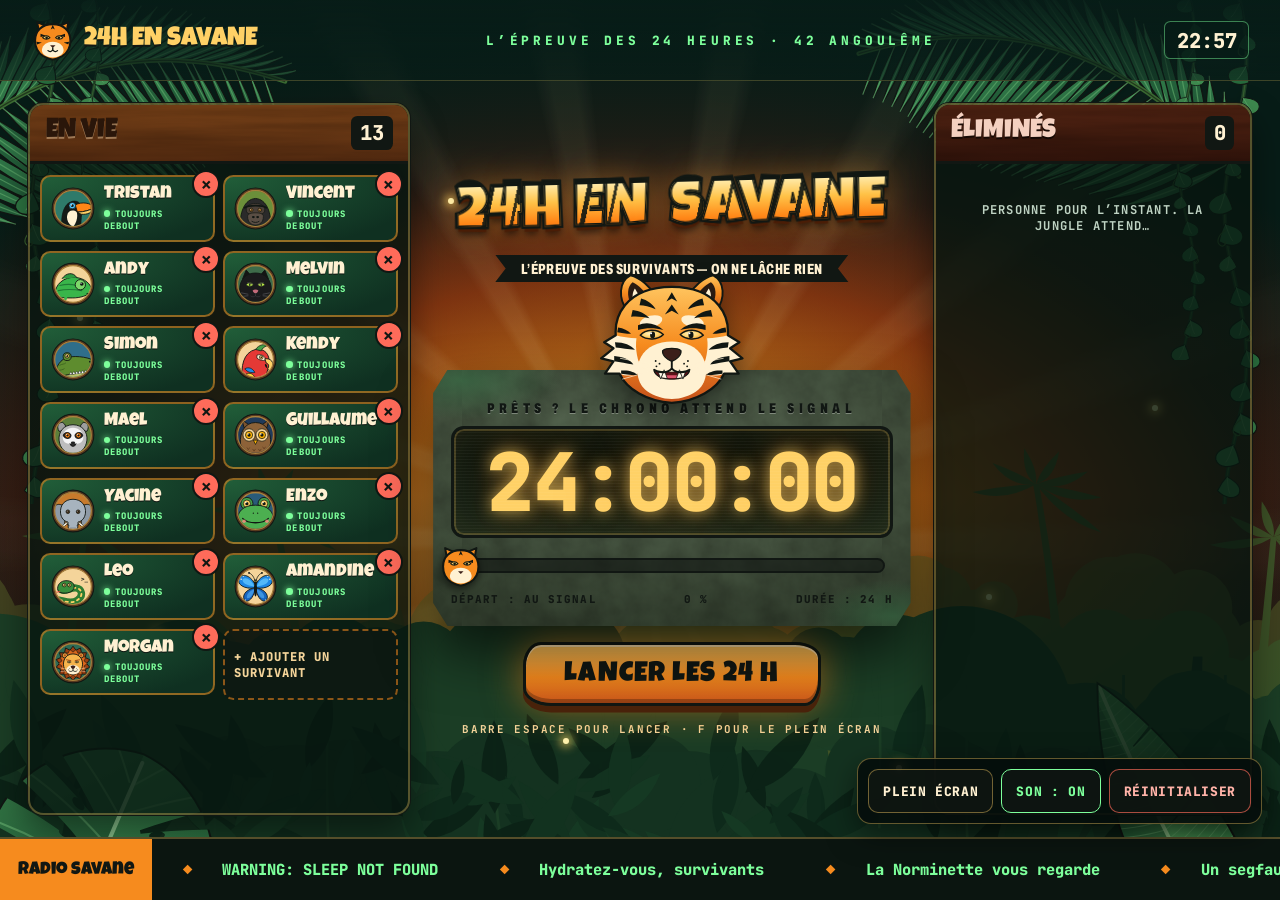
==== commit b71f7929: "Add files via upload" ====
--- a/24h.html
+++ b/24h.html
@@ -429,7 +429,7 @@
   var PEOPLE = [
     ['Tristan', 'av-toucan.svg'], ['Vincent', 'av-gorille.svg'], ['Andy', 'av-cameleon.svg'], ['Melvin', 'av-panthere.svg'],
     ['Simon', 'av-crocodile.svg'], ['Kendy', 'av-perroquet.svg'], ['Mael', 'av-lemurien.svg'], ['Guillaume', 'av-hibou.svg'],
-    ['Yacine', 'av-elephant.svg'], ['Enzo', 'av-grenouille.svg'], ['Léo', 'av-python.svg'], ['Amandine', 'av-papillon.svg']
+    ['Yacine', 'av-elephant.svg'], ['Enzo', 'av-grenouille.svg'], ['Léo', 'av-python.svg'], ['Amandine', 'av-papillon.svg'], ['Morgan', 'av-lion.svg']
   ];
   var REASONS = ['Log time fini', 'Sieste fatale', 'Abandon', 'Retour à la maison', 'Segfault fatal', 'Dévoré par le tigre'];
   var TICKER = ['WARNING: SLEEP NOT FOUND', 'Hydratez-vous, survivants', 'La Norminette vous regarde', 'Un segfault ne tue que les faibles', 'Red Bull non-stop', 'Personne ne reste seul dans la jungle', 'git commit -m "encore debout"', 'malloc(courage) != NULL', 'Le tigre ne dort jamais', 'PAW RRR !'];
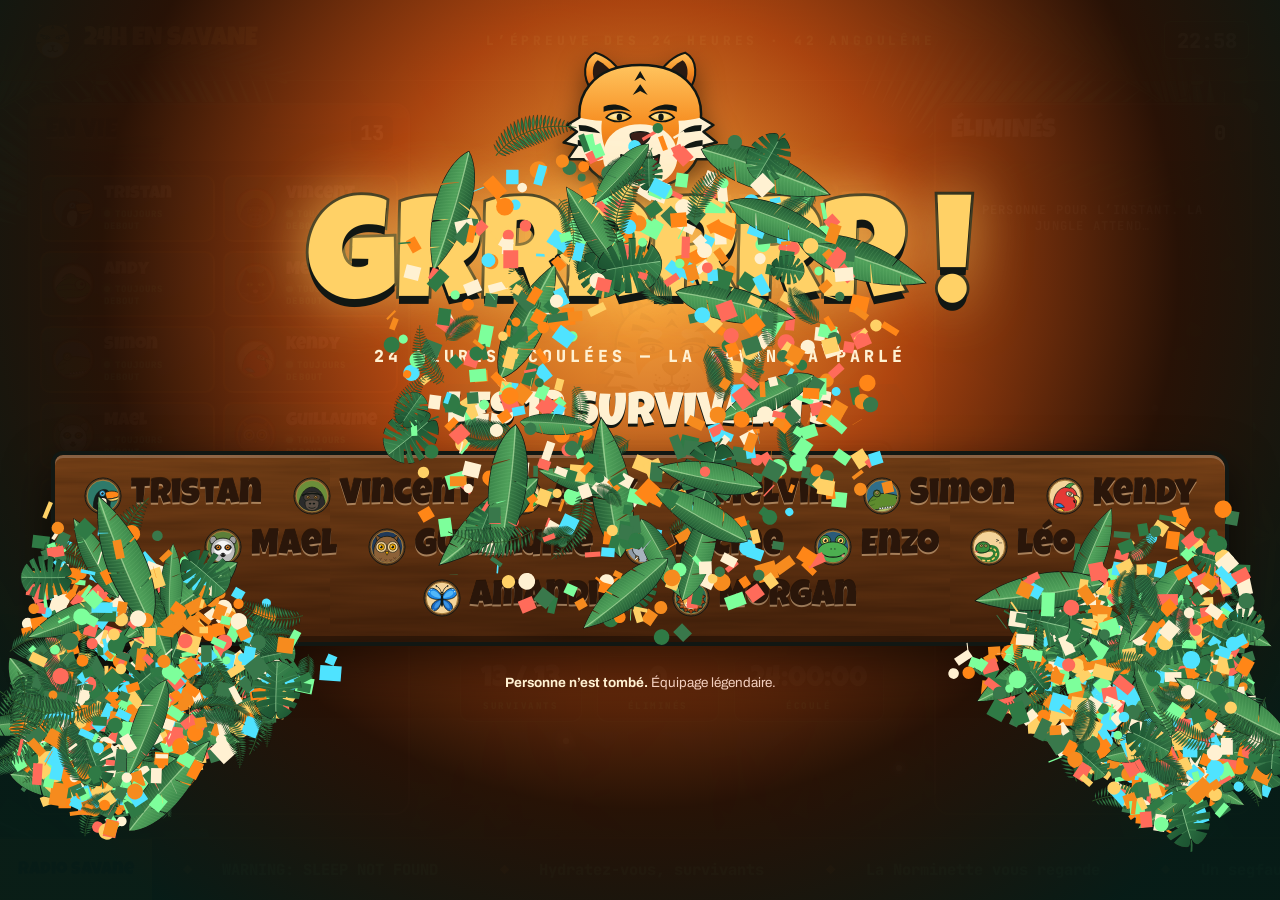
==== commit 9ce66fd9: "Update 24h.html" ====
--- a/24h.html
+++ b/24h.html
@@ -107,10 +107,8 @@
 .screen::after{content:"";position:absolute;inset:0;pointer-events:none;background:repeating-linear-gradient(180deg,rgba(255,255,255,.035) 0 1px,transparent 1px 3px)}
 .timer{font-family:var(--fm);font-weight:800;font-size:calc(var(--u)*6.3);line-height:1;letter-spacing:-.02em;color:#FFD166;text-shadow:0 0 calc(var(--u)*1.2) rgba(255,209,102,.7),0 0 calc(var(--u)*3) rgba(255,134,23,.5);font-variant-numeric:tabular-nums;white-space:nowrap}
 .timer .sep{display:inline-block;animation:colon 1s steps(1) infinite}
-.app.idle .timer .sep,.app.paused .timer .sep{animation:none}
+.app.idle .timer .sep{animation:none}
 .app.urgent .timer{color:#FF9A6A;text-shadow:0 0 calc(var(--u)*1.2) rgba(255,107,90,.8),0 0 calc(var(--u)*3) rgba(255,60,30,.5);animation:urg 1s ease-in-out infinite}
-.app.paused .timer{opacity:.45}
-.ptag{position:absolute;left:50%;top:50%;z-index:2;transform:translate(-50%,-50%) rotate(-6deg);padding:.6vh calc(var(--u)*1.4);border:3px solid #111713;border-radius:calc(var(--u)*.6);background:var(--gold);color:#111713;font-family:var(--fd);font-size:calc(var(--u)*2.6);box-shadow:0 calc(var(--u)*.4) 0 #111713;animation:blink 1.2s steps(1) infinite}
 .bar{position:relative;z-index:1;margin:2.2vh calc(var(--u)*.6) 0;height:1.6vh;border-radius:1vh;background:rgba(17,23,19,.6);border:2px solid #111713}
 .bar-fill{position:absolute;left:0;top:0;bottom:0;width:0;border-radius:1vh;background:repeating-linear-gradient(110deg,#F68B1E 0 calc(var(--u)*1.2),#111713 calc(var(--u)*1.2) calc(var(--u)*1.6));box-shadow:0 0 calc(var(--u)*1) rgba(246,139,30,.6);transition:width .4s linear}
 .bar-tg{position:absolute;top:50%;left:0;width:calc(var(--u)*3.4);height:calc(var(--u)*3.4);margin:calc(var(--u)*-1.7) 0 0 calc(var(--u)*-1.7);transition:left .4s linear;filter:drop-shadow(0 calc(var(--u)*.3) calc(var(--u)*.3) rgba(0,0,0,.5))}
@@ -200,7 +198,6 @@
 @keyframes ffBlink{0%,100%{opacity:.12}50%{opacity:1}}
 @keyframes pulse{0%,100%{opacity:1;transform:scale(1)}50%{opacity:.4;transform:scale(.7)}}
 @keyframes colon{50%{opacity:.25}}
-@keyframes blink{50%{opacity:.35}}
 @keyframes urg{0%,100%{transform:scale(1)}50%{transform:scale(1.025)}}
 @keyframes goPulse{0%,100%{box-shadow:inset 0 2px 0 rgba(255,255,255,.5),inset 0 -4px 0 rgba(0,0,0,.25),0 calc(var(--u)*.5) 0 #4A230B,0 0 calc(var(--u)*2) rgba(255,134,23,.45)}50%{box-shadow:inset 0 2px 0 rgba(255,255,255,.5),inset 0 -4px 0 rgba(0,0,0,.25),0 calc(var(--u)*.5) 0 #4A230B,0 0 calc(var(--u)*5) rgba(255,134,23,.85)}}
 @keyframes tick{to{transform:translateX(-50%)}}
@@ -318,11 +315,11 @@
 <div class="slab-w">
 <div class="slab" role="timer" aria-live="off" id="slab">
 <div class="t-lab" id="t-lab">Temps restant</div>
-<div class="screen"><div class="timer" id="timer">24<span class="sep">:</span>00<span class="sep">:</span>00</div><span class="ptag run-only" id="ptag" hidden>En pause</span></div>
+<div class="screen"><div class="timer" id="timer">24<span class="sep">:</span>00<span class="sep">:</span>00</div></div>
 <div class="bar" aria-hidden="true"><div class="bar-fill" id="bar"></div>
 <svg class="bar-tg" id="bar-tg" viewBox="0 0 64 64"><path class="k3" fill="#F68B1E" d="M12 22L9 6L25 13Z M52 22L55 6L39 13Z"></path><path class="k3" fill="#F68B1E" d="M32 9C48 9 58 19 58 33C58 45 54 51 46 56C40 59 36 61 32 61C28 61 24 59 18 56C10 51 6 45 6 33C6 19 16 9 32 9Z"></path><path fill="#FFF1D2" d="M32 35C40 35 47 39 48 47C48 54 40 58 32 58C24 58 16 54 16 47C17 39 24 35 32 35Z"></path><path fill="#111713" d="M32 10L29 17L32 15L35 17Z M14 23L22 26L14 28Z M50 23L42 26L50 28Z"></path><path class="k15" fill="#FFD166" d="M17 29C20 25 25 25 28 29C25 32 20 32 17 29Z M47 29C44 25 39 25 36 29C39 32 44 32 47 29Z"></path><circle fill="#111713" cx="23" cy="29" r="1.9"></circle><circle fill="#111713" cx="41" cy="29" r="1.9"></circle><path fill="#3B1F1A" d="M28 40L36 40L32 44Z"></path></svg>
 </div>
-<div class="t-foot"><span id="f-start">Départ : au signal</span><span id="f-pct">0 %</span><span id="f-end">Fin : dans 24 h</span></div>
+<div class="t-foot"><span id="f-start">Départ : mer. 00:00</span><span id="f-pct">0 %</span><span id="f-end">Fin : jeu. 00:00</span></div>
 </div>
 </div>
 </div>
@@ -331,8 +328,8 @@
 <div class="stat"><b id="s-dead">0</b><span>Éliminés</span></div>
 <div class="stat"><b id="s-el">00:00:00</b><span>Écoulé</span></div>
 </div>
-<button class="go idle-only" type="button" id="go">Lancer les 24 h</button>
-<p class="go-hint idle-only">Barre espace pour lancer · F pour le plein écran</p>
+<button class="go idle-only" type="button" id="go">Activer le son</button>
+<p class="go-hint idle-only">Départ automatique mercredi 21/10 à 00:00 · F pour le plein écran</p>
 </section>
 
 <section class="col" aria-labelledby="dead-h">
@@ -352,7 +349,6 @@
 <!-- contrôles -->
 <div class="ctrl" id="ctrl" role="toolbar" aria-label="Contrôles de l’organisateur">
 <button class="cb" type="button" id="b-full">Plein écran</button>
-<button class="cb run-only" type="button" id="b-pause">Pause</button>
 <button class="cb" type="button" id="b-sound" aria-pressed="true">Son</button>
 <button class="cb run-only" type="button" id="b-end">Terminer</button>
 <button class="cb danger" type="button" id="b-reset">Réinitialiser</button>
@@ -419,9 +415,12 @@
 <script>
 /* =====================================================================
    24H EN SAVANE — chrono grand écran (vanilla JS)
+   Départ AUTOMATIQUE : mercredi 21/10/2026 à 00:00 (heure de Paris)
+   Fin automatique    : jeudi 22/10/2026 à 00:00 (heure de Paris)
+   Le chrono suit l'horloge : page ouverte à 03:00 → il affiche 21:00:00.
    Les participants et les raisons d'élimination sont modifiables ici.
-   L'état est sauvegardé dans le navigateur : un rechargement ne perd rien.
-   Test rapide : 24h.html?test=20 (chrono de 20 s, sauvegarde séparée).
+   Les éliminations sont sauvegardées dans le navigateur : un rechargement ne perd rien.
+   Test rapide : 24h.html?test=20 (départ dans 8 s, chrono de 20 s, sauvegarde séparée).
    ===================================================================== */
 (function () {
   'use strict';
@@ -434,18 +433,22 @@
   var REASONS = ['Log time fini', 'Sieste fatale', 'Abandon', 'Retour à la maison', 'Segfault fatal', 'Dévoré par le tigre'];
   var TICKER = ['WARNING: SLEEP NOT FOUND', 'Hydratez-vous, survivants', 'La Norminette vous regarde', 'Un segfault ne tue que les faibles', 'Red Bull non-stop', 'Personne ne reste seul dans la jungle', 'git commit -m "encore debout"', 'malloc(courage) != NULL', 'Le tigre ne dort jamais', 'PAW RRR !'];
 
-  /* ---------- état ---------- */
+  /* ---------- horaires (Europe/Paris, encore à l'heure d'été jusqu'au 25/10) ---------- */
   var params = new URLSearchParams(location.search);
   var TEST = parseInt(params.get('test') || '0', 10);
   var DURATION = TEST > 0 ? TEST * 1000 : 24 * 3600 * 1000;
-  var KEY = TEST > 0 ? 'savane24h-test' : 'savane24h-v1';
+  var START_AT = TEST > 0 ? Date.now() + 8000 : Date.parse('2026-10-21T00:00:00+02:00'); /* mercredi 21/10 00:00 */
+  var END_AT = START_AT + DURATION;                                                         /* jeudi 22/10 00:00 */
+  var KEY = TEST > 0 ? 'savane24h-test' : 'savane24h-v2';
+
+  /* ---------- état ---------- */
   function fresh() {
-    return { v: 1, duration: DURATION, startedAt: null, pausedAt: null, pausedMs: 0, ended: false, sound: true,
+    return { v: 2, ended: false, endedAt: null, sound: true,
       people: PEOPLE.map(function (p, i) { return { id: 'p' + i, name: p[0], av: p[1], elim: null }; }) };
   }
   function load() {
     if (TEST > 0) return null;
-    try { var s = JSON.parse(localStorage.getItem(KEY)); if (s && s.v === 1 && Array.isArray(s.people)) return s; } catch (e) {}
+    try { var s = JSON.parse(localStorage.getItem(KEY)); if (s && s.v === 2 && Array.isArray(s.people)) return s; } catch (e) {}
     return null;
   }
   var S = load() || fresh();
@@ -458,12 +461,17 @@
   function hms(ms) { var s = Math.max(0, Math.round(ms / 1000)); return p2(Math.floor(s / 3600)) + ':' + p2(Math.floor((s % 3600) / 60)) + ':' + p2(s % 60); }
   function hmsCeil(ms) { var s = Math.max(0, Math.ceil(ms / 1000)); return [Math.floor(s / 3600), Math.floor((s % 3600) / 60), s % 60]; }
   function clockOf(ts) { try { return new Date(ts).toLocaleTimeString('fr-FR', { timeZone: 'Europe/Paris', hour: '2-digit', minute: '2-digit' }); } catch (e) { var d = new Date(ts); return p2(d.getHours()) + ':' + p2(d.getMinutes()); } }
+  function dayClock(ts) { try { return new Date(ts).toLocaleString('fr-FR', { timeZone: 'Europe/Paris', weekday: 'short', hour: '2-digit', minute: '2-digit' }); } catch (e) { return clockOf(ts); } }
+  function untilText(ms) { var s = Math.max(0, Math.ceil(ms / 1000)), d = Math.floor(s / 86400); return (d ? d + ' j ' : '') + p2(Math.floor((s % 86400) / 3600)) + ':' + p2(Math.floor((s % 3600) / 60)) + ':' + p2(s % 60); }
   function elapsed() {
-    if (!S.startedAt) return 0;
-    var now = S.pausedAt || Date.now();
-    return Math.max(0, Math.min(S.duration, now - S.startedAt - S.pausedMs));
-  }
-  function phase() { return S.ended ? 'ended' : (S.startedAt ? 'running' : 'idle'); }
+    var t = S.ended && S.endedAt ? S.endedAt : Date.now();
+    return Math.max(0, Math.min(DURATION, t - START_AT));
+  }
+  function phase() {
+    var n = Date.now();
+    if (S.ended || n >= END_AT) return 'ended';
+    return n >= START_AT ? 'running' : 'idle';
+  }
 
   /* =====================================================================
      son (généré, aucun fichier)
@@ -569,7 +577,7 @@
     }).join('') + '<li class="pli"><button class="p p-add" type="button" id="add-btn">+ Ajouter un survivant</button></li>';
     deadEl.innerHTML = dead.length ? dead.map(function (p) {
       return '<li class="d' + (fresher[p.id] === 'dead' ? ' dnew' : '') + '"><img src="' + esc(p.av) + '" alt=""><span><span class="nm">' + esc(p.name) + '</span><span class="why">' + esc(p.elim.why) + '</span></span>' +
-        '<span class="at">' + hms(p.elim.at) + '<small>tenu</small><button class="undo" type="button" data-undo="' + p.id + '" aria-label="Réintégrer ' + esc(p.name) + '" title="Réintégrer">↺</button></span></li>';
+        '<span class="at">' + hms(p.elim.at) + '<small>tenu · ' + esc(dayClock(p.elim.wall)) + '</small><button class="undo" type="button" data-undo="' + p.id + '" aria-label="Réintégrer ' + esc(p.name) + '" title="Réintégrer">↺</button></span></li>';
     }).join('') : '<li class="empty">Personne pour l’instant. La jungle attend…</li>';
     fresher = {};
     $('#n-alive').textContent = alive.length; $('#n-dead').textContent = dead.length;
@@ -580,7 +588,7 @@
     if (rm) { if (phase() !== 'idle') return; S.people = S.people.filter(function (p) { return p.id !== rm.getAttribute('data-rm'); }); save(); renderPeople(); return; }
     if (e.target.closest('#add-btn')) { openPicker('add'); return; }
     var b = e.target.closest('.p[data-id]');
-    if (b) { if (phase() === 'running') openPicker('elim', b.getAttribute('data-id')); else if (phase() === 'idle') flash('Lance le chrono pour pouvoir éliminer', 'Barre espace ou bouton « Lancer »', 'gold'); }
+    if (b) { if (phase() === 'running') openPicker('elim', b.getAttribute('data-id')); else if (phase() === 'idle') flash('LES 24 H N’ONT PAS COMMENCÉ', 'Départ automatique ' + dayClock(START_AT), 'gold'); }
   });
   deadEl.addEventListener('click', function (e) {
     var u = e.target.closest('[data-undo]'); if (!u || phase() === 'ended') return;
@@ -644,71 +652,66 @@
   }
 
   /* =====================================================================
-     chrono
+     chrono (calé sur l'horloge, départ et fin automatiques)
      ===================================================================== */
-  var lastRem = null, lastFinal = null, seq = false;
+  var lastRem = null, lastFinal = null, lastPh = null, seq = false, endShown = false;
   var MILESTONES = [];
   for (var h = 23; h >= 1; h--) MILESTONES.push([h * 3600000, 'PLUS QUE ' + h + ' H']);
   MILESTONES.push([30 * 60000, 'PLUS QUE 30 MIN'], [10 * 60000, 'PLUS QUE 10 MIN'], [5 * 60000, 'PLUS QUE 5 MIN'], [60000, 'DERNIÈRE MINUTE']);
   function renderTimer() {
-    var ph = phase(), el = elapsed(), rem = S.duration - el;
+    var nowT = Date.now(), ph = phase(), el = elapsed(), rem = DURATION - el;
     app.classList.toggle('idle', ph === 'idle'); app.classList.toggle('running', ph === 'running'); app.classList.toggle('ended', ph === 'ended');
-    app.classList.toggle('paused', ph === 'running' && !!S.pausedAt);
     app.classList.toggle('urgent', ph === 'running' && rem <= 3600000);
-    var t = hmsCeil(ph === 'idle' ? S.duration : rem);
+    var t = hmsCeil(ph === 'idle' ? DURATION : rem);
     $('#timer').innerHTML = p2(t[0]) + '<span class="sep">:</span>' + p2(t[1]) + '<span class="sep">:</span>' + p2(t[2]);
-    var pct = Math.min(100, (el / S.duration) * 100);
+    var pct = Math.min(100, (el / DURATION) * 100);
     $('#bar').style.width = pct + '%'; $('#bar-tg').style.left = pct + '%';
     $('#f-pct').textContent = Math.floor(pct) + ' %';
     $('#s-el').textContent = hms(el);
-    $('#ptag').hidden = !(ph === 'running' && S.pausedAt);
-    $('#b-pause').textContent = S.pausedAt ? 'Reprendre' : 'Pause';
-    if (S.startedAt) {
-      $('#f-start').textContent = 'Départ : ' + clockOf(S.startedAt);
-      $('#f-end').textContent = S.pausedAt ? 'Fin : en pause' : 'Fin : ' + clockOf(S.startedAt + S.duration + S.pausedMs);
-    } else { $('#f-start').textContent = 'Départ : au signal'; $('#f-end').textContent = 'Durée : ' + (TEST > 0 ? TEST + ' s (test)' : '24 h'); }
-    $('#t-lab').textContent = ph === 'idle' ? 'Prêts ? Le chrono attend le signal' : 'Temps restant';
-    $('#slab').setAttribute('aria-label', 'Temps restant : ' + hms(rem));
-    $('#clock').textContent = clockOf(Date.now());
-    if (ph === 'running' && !S.pausedAt) {
-      if (lastRem !== null) MILESTONES.forEach(function (m) { if (lastRem > m[0] && rem <= m[0] && m[0] < S.duration) { flash(m[1], 'Tenez bon, survivants', 'gold'); ding(); } });
+    $('#f-start').textContent = 'Départ : ' + dayClock(START_AT);
+    $('#f-end').textContent = 'Fin : ' + dayClock(END_AT);
+    $('#t-lab').textContent = ph === 'idle' ? 'Départ dans ' + untilText(START_AT - nowT) : (ph === 'ended' ? 'Temps écoulé' : 'Temps restant');
+    $('#slab').setAttribute('aria-label', ph === 'idle' ? 'Départ automatique dans ' + untilText(START_AT - nowT) : 'Temps restant : ' + hms(rem));
+    $('#clock').textContent = clockOf(nowT);
+    if (ph === 'idle' && !seq && START_AT - nowT <= 3500) startSequence();
+    if (ph === 'running') {
+      if (lastPh === 'idle' && !seq) goFx();
+      if (lastPh !== 'running') lastRem = rem;
+      MILESTONES.forEach(function (m) { if (lastRem > m[0] && rem <= m[0] && m[0] < DURATION) { flash(m[1], 'Tenez bon, survivants', 'gold'); ding(); } });
       lastRem = rem;
       var f = $('#ov-final');
       if (rem <= 10000 && rem > 0) {
         var n = Math.ceil(rem / 1000);
         if (n !== lastFinal) { lastFinal = n; f.hidden = false; f.innerHTML = '<div class="fnum">' + n + '</div>'; beep(n <= 3); }
       } else f.hidden = true;
-      if (rem <= 0) finish(true);
-    } else if (ph !== 'running') $('#ov-final').hidden = true;
-  }
+    } else $('#ov-final').hidden = true;
+    if (ph === 'ended' && !endShown) finish(lastPh === 'running');
+    lastPh = ph;
+  }
+  /* 3, 2, 1, GO calés pour que le GO tombe pile à l'heure de départ */
   function startSequence() {
-    if (phase() !== 'idle' || seq) return;
+    if (seq) return;
     seq = true; unlock();
-    var ov = $('#ov-count'); ov.hidden = false;
-    var steps = ['3', '2', '1', 'GO'], i = 0;
-    (function step() {
-      var s = steps[i], d = document.createElement('div');
-      d.className = 'cnum ' + (s === 'GO' ? 'cgo' : 'c' + s); d.textContent = s === 'GO' ? 'GOOOOO !' : s;
-      ov.replaceChildren(d);
-      if (s === 'GO') {
-        S.startedAt = Date.now(); S.pausedAt = null; S.pausedMs = 0; S.ended = false; save();
-        lastRem = S.duration; horn(); roar(1.6); roarFx(); pop(); renderTimer(); renderPeople(); wake();
-        setTimeout(function () { ov.hidden = true; seq = false; }, 1400);
-      } else { beep(false); i++; setTimeout(step, 1000); }
-    })();
-  }
+    [['3', 3000], ['2', 2000], ['1', 1000], ['GO', 0]].forEach(function (st) {
+      var wait = START_AT - st[1] - Date.now();
+      if (st[0] !== 'GO' && wait < -900) return;
+      setTimeout(function () { showStep(st[0]); }, Math.max(0, wait));
+    });
+  }
+  function showStep(s) {
+    var ov = $('#ov-count'), d = document.createElement('div');
+    d.className = 'cnum ' + (s === 'GO' ? 'cgo' : 'c' + s); d.textContent = s === 'GO' ? 'GOOOOO !' : s;
+    ov.replaceChildren(d); ov.hidden = false;
+    if (s === 'GO') { goFx(); setTimeout(function () { ov.hidden = true; seq = false; }, 1400); }
+    else beep(false);
+  }
+  function goFx() { lastFinal = null; horn(); roar(1.6); roarFx(); pop(); wake(); renderPeople(); }
   function roarFx() {
     app.classList.remove('roar', 'shake'); void app.offsetWidth; app.classList.add('roar', 'shake');
     setTimeout(function () { app.classList.remove('roar', 'shake'); }, 1500);
   }
-  function togglePause() {
-    if (phase() !== 'running') return;
-    if (S.pausedAt) { S.pausedMs += Date.now() - S.pausedAt; S.pausedAt = null; lastRem = S.duration - elapsed(); flash('ON REPREND', 'Le chrono repart', 'gold'); ding(); }
-    else { S.pausedAt = Date.now(); flash('PAUSE', 'Le chrono est arrêté', 'gold'); }
-    save(); renderTimer();
-  }
   function finish(fx) {
-    if (!S.ended) { S.ended = true; S.endedAt = Date.now(); if (!S.pausedAt) S.pausedAt = null; save(); }
+    endShown = true;
     $('#ov-final').hidden = true;
     var alive = S.people.filter(function (p) { return !p.elim; });
     var dead = S.people.filter(function (p) { return p.elim; }).sort(function (a, b) { return a.elim.at - b.elim.at; });
@@ -717,7 +720,6 @@
       : '<li class="end-none">La savane a gagné cette fois…</li>';
     $('#end-fallen').innerHTML = dead.length ? '<b>Tombés au combat :</b> ' + dead.map(function (p) { return esc(p.name) + ' (' + esc(p.elim.why.toLowerCase()) + ', ' + hms(p.elim.at) + ')'; }).join(' · ') : '<b>Personne n’est tombé.</b> Équipage légendaire.';
     $('#ov-end').hidden = false;
-    renderTimer();
     if (fx) {
       roar(3.2); setTimeout(function () { roar(2.4); }, 2600);
       roarFx(); party(16000);
@@ -726,12 +728,18 @@
   }
 
   /* ---------- contrôles ---------- */
-  $('#go').addEventListener('click', startSequence);
-  $('#b-pause').addEventListener('click', togglePause);
-  $('#b-end').addEventListener('click', function () { if (phase() === 'running' && window.confirm('Terminer l’épreuve maintenant ?')) finish(true); });
+  $('#go').addEventListener('click', function () {
+    S.sound = true; save(); syncSound(); wake();
+    var a = audio();
+    if (a && a.state !== 'running' && a.resume) a.resume().then(ding, function () {}); else ding();
+    $('#go').textContent = 'Son activé ✓';
+  });
+  $('#b-end').addEventListener('click', function () {
+    if (phase() === 'running' && window.confirm('Terminer l’épreuve maintenant ?')) { S.ended = true; S.endedAt = Date.now(); save(); renderTimer(); }
+  });
   $('#b-reset').addEventListener('click', function () {
-    if (!window.confirm('Tout réinitialiser ? Le chrono et les éliminations seront effacés.')) return;
-    S = fresh(); save(); lastRem = null; lastFinal = null; $('#ov-end').hidden = true; rainUntil = 0; parts = []; renderPeople(); renderTimer();
+    if (!window.confirm('Tout réinitialiser ? La liste et les éliminations seront remises à zéro (le chrono reste calé sur l’horloge).')) return;
+    S = fresh(); save(); lastFinal = null; endShown = false; $('#ov-end').hidden = true; rainUntil = 0; parts = []; renderPeople(); renderTimer();
   });
   function syncSound() { $('#b-sound').setAttribute('aria-pressed', S.sound ? 'true' : 'false'); $('#b-sound').textContent = S.sound ? 'Son : on' : 'Son : off'; }
   $('#b-sound').addEventListener('click', function () { S.sound = !S.sound; save(); syncSound(); if (S.sound) { unlock(); ding(); } });
@@ -743,8 +751,7 @@
     if (!$('#pk-wrap').hidden) return;
     var tag = (e.target && e.target.tagName) || '';
     if (tag === 'INPUT') return;
-    if (e.code === 'Space') { e.preventDefault(); if (phase() === 'idle') startSequence(); else togglePause(); }
-    else if (e.key === 'f' || e.key === 'F') fullscreen();
+    if (e.key === 'f' || e.key === 'F') fullscreen();
   });
 
   /* masque curseur + contrôles quand on ne touche plus à la souris */
@@ -756,19 +763,17 @@
   document.addEventListener('mousemove', showUi); document.addEventListener('pointerdown', showUi);
   showUi();
 
-  /* garde l'écran allumé pendant 24 h */
+  /* garde l'écran allumé (avant et pendant les 24 h) */
   var lock = null;
   function wake() { try { if ('wakeLock' in navigator && !lock) navigator.wakeLock.request('screen').then(function (l) { lock = l; l.addEventListener('release', function () { lock = null; }); }).catch(function () {}); } catch (e) {} }
-  document.addEventListener('visibilitychange', function () { if (document.visibilityState === 'visible' && phase() === 'running') wake(); });
+  document.addEventListener('visibilitychange', function () { if (document.visibilityState === 'visible' && phase() !== 'ended') wake(); });
 
   /* bandeau */
   var tk = TICKER.map(function (t) { return '<span>' + esc(t) + '</span>'; }).join('');
   $('#tk').innerHTML = tk + tk;
 
   /* démarrage */
-  syncSound(); renderPeople(); renderTimer();
-  if (phase() === 'running') { lastRem = S.duration - elapsed(); wake(); }
-  if (phase() === 'ended') finish(false);
+  syncSound(); renderPeople(); renderTimer(); wake();
   setInterval(renderTimer, 250);
 })();
 </script>
